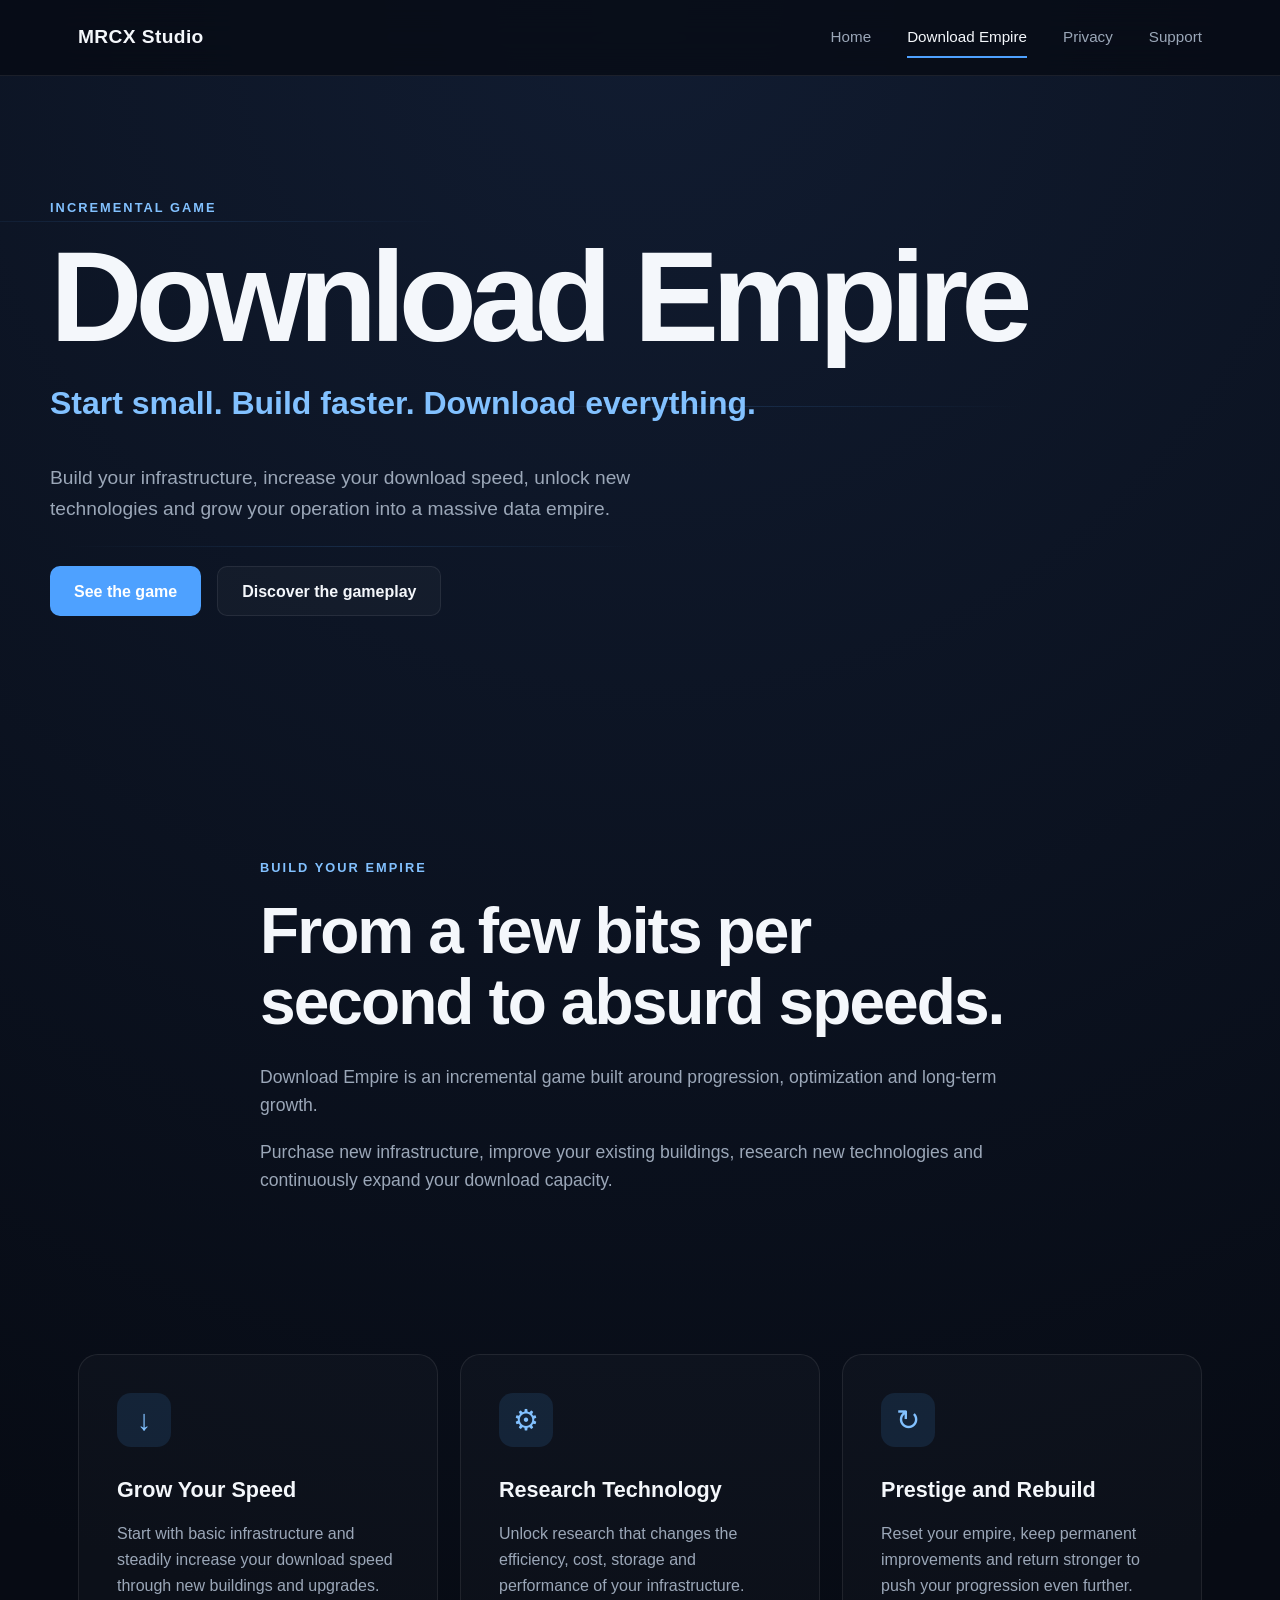
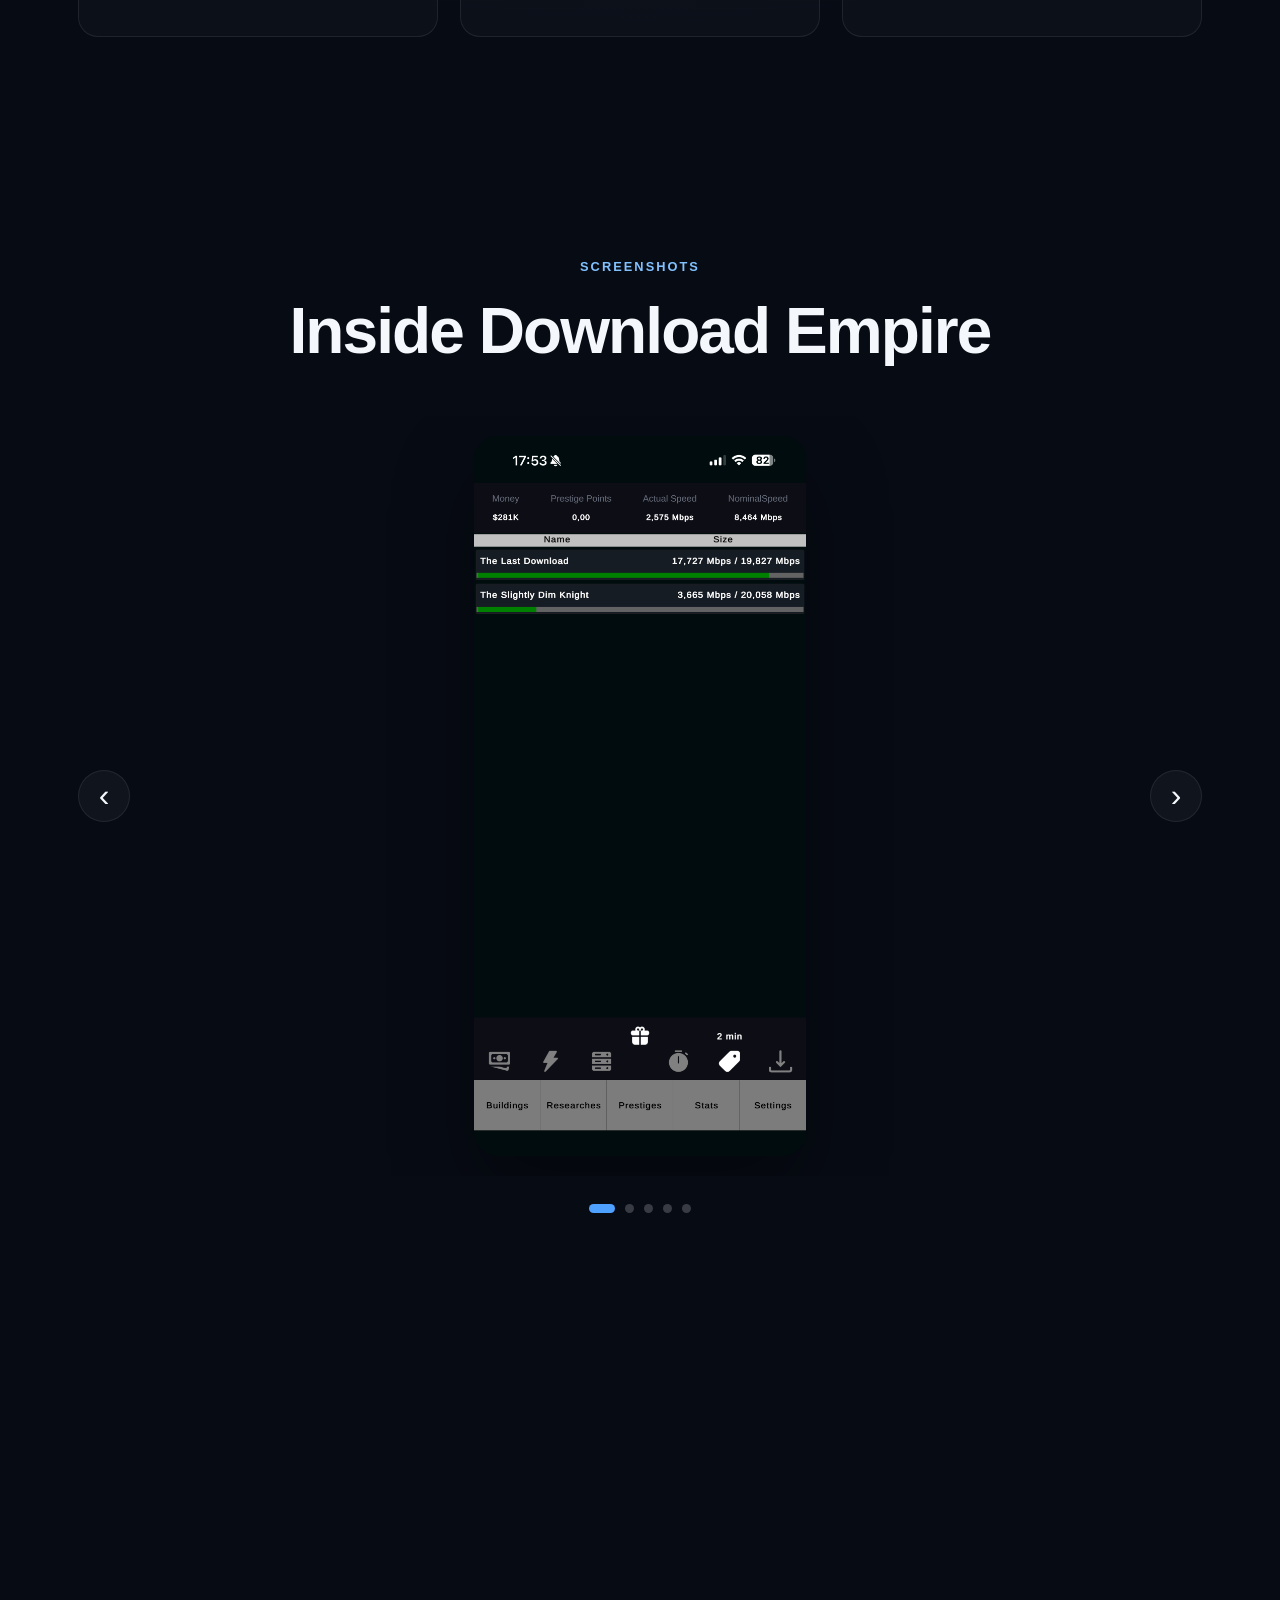
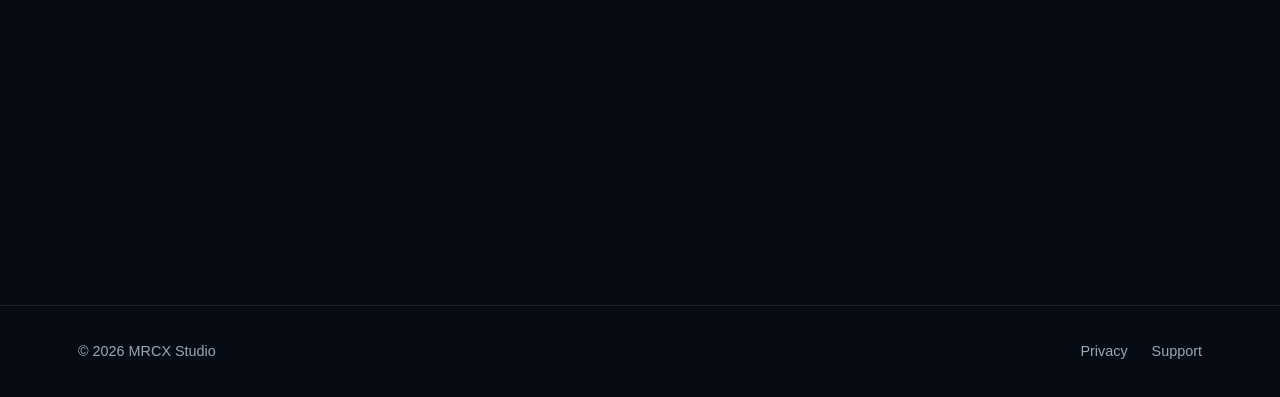
==== public/download-empire.html @ c31a651b "download empire page" ====
<!DOCTYPE html>
<html lang="en">
<head>
    <meta charset="UTF-8">
    <meta name="viewport" content="width=device-width, initial-scale=1.0">

    <title>Download Empire — MRCX Studio</title>

    <meta
        name="description"
        content="Download Empire is an incremental game about building infrastructure, increasing download speed and growing a massive data empire."
    >

    <link rel="stylesheet" href="assets/css/style.css">
</head>

<body>

<header class="site-header">
    <nav class="navbar">

        <a href="index.html" class="brand">

            <img
                src="assets/images/company-logo.png"
                alt="MRCX Studio"
                class="brand-logo"
                onerror="this.style.display='none'; this.nextElementSibling.style.display='block';"
            >

            <span class="brand-name">
                MRCX Studio
            </span>

        </a>

        <button
            class="menu-toggle"
            id="menuToggle"
            aria-label="Open navigation menu"
        >
            <span></span>
            <span></span>
            <span></span>
        </button>

        <div class="nav-links" id="navLinks">

            <a href="index.html">
                Home
            </a>

            <a href="download-empire.html" class="active">
                Download Empire
            </a>

            <a href="privacy.html">
                Privacy
            </a>

            <a href="support.html">
                Support
            </a>

        </div>

    </nav>
</header>


<main>

    <section class="game-hero">

        <div class="hero-background">
            <div class="data-line data-line-1"></div>
            <div class="data-line data-line-2"></div>
            <div class="data-line data-line-3"></div>
        </div>

        <div class="game-hero-content">

            <p class="hero-eyebrow">
                Incremental Game
            </p>

            <h1>
                Download Empire
            </h1>

            <p class="game-hero-tagline">
                Start small.
                Build faster.
                Download everything.
            </p>

            <p class="hero-description">
                Build your infrastructure, increase your download speed,
                unlock new technologies and grow your operation into
                a massive data empire.
            </p>

            <div class="hero-actions">

                <a
                    href="#screenshots"
                    class="button button-primary"
                >
                    See the game
                </a>

                <a
                    href="#gameplay"
                    class="button button-secondary"
                >
                    Discover the gameplay
                </a>

            </div>

        </div>

    </section>


    <section
        class="section reveal"
        id="gameplay"
    >

        <div class="section-content">

            <p class="section-label">
                Build Your Empire
            </p>

            <h2>
                From a few bits per second to absurd speeds.
            </h2>

            <p class="section-text">
                Download Empire is an incremental game built around
                progression, optimization and long-term growth.
            </p>

            <p class="section-text">
                Purchase new infrastructure, improve your existing buildings,
                research new technologies and continuously expand your
                download capacity.
            </p>

        </div>

    </section>


    <section class="features-section reveal">

        <div class="features-grid">

            <article class="feature-card">

                <div class="feature-icon">
                    ↓
                </div>

                <h3>
                    Grow Your Speed
                </h3>

                <p>
                    Start with basic infrastructure and steadily increase
                    your download speed through new buildings and upgrades.
                </p>

            </article>


            <article class="feature-card">

                <div class="feature-icon">
                    ⚙
                </div>

                <h3>
                    Research Technology
                </h3>

                <p>
                    Unlock research that changes the efficiency, cost,
                    storage and performance of your infrastructure.
                </p>

            </article>


            <article class="feature-card">

                <div class="feature-icon">
                    ↻
                </div>

                <h3>
                    Prestige and Rebuild
                </h3>

                <p>
                    Reset your empire, keep permanent improvements and
                    return stronger to push your progression even further.
                </p>

            </article>

        </div>

    </section>


    <section
        class="screenshots-section reveal"
        id="screenshots"
    >

        <div class="screenshots-header">

            <p class="section-label">
                Screenshots
            </p>

            <h2>
                Inside Download Empire
            </h2>

        </div>


        <div class="carousel">

            <button
                class="carousel-button carousel-previous"
                id="carouselPrevious"
                aria-label="Previous screenshot"
            >
                ‹
            </button>


            <div class="carousel-window">

                <div
                    class="carousel-track"
                    id="carouselTrack"
                >

                    <div class="carousel-slide">
                        <img
                            src="assets/images/download-empire/screenshots/screenshot-01.png"
                            alt="Download Empire screenshot 1"
                        >
                    </div>

                    <div class="carousel-slide">
                        <img
                            src="assets/images/download-empire/screenshots/screenshot-02.png"
                            alt="Download Empire screenshot 2"
                        >
                    </div>

                    <div class="carousel-slide">
                        <img
                            src="assets/images/download-empire/screenshots/screenshot-03.png"
                            alt="Download Empire screenshot 3"
                        >
                    </div>

                    <div class="carousel-slide">
                        <img
                            src="assets/images/download-empire/screenshots/screenshot-04.png"
                            alt="Download Empire screenshot 4"
                        >
                    </div>

                    <div class="carousel-slide">
                        <img
                            src="assets/images/download-empire/screenshots/screenshot-05.png"
                            alt="Download Empire screenshot 5"
                        >
                    </div>

                </div>

            </div>


            <button
                class="carousel-button carousel-next"
                id="carouselNext"
                aria-label="Next screenshot"
            >
                ›
            </button>

        </div>


        <div
            class="carousel-dots"
            id="carouselDots"
        ></div>

    </section>


    <section class="section reveal">

        <div class="section-content">

            <p class="section-label">
                Coming Soon
            </p>

            <h2>
                The empire is still growing.
            </h2>

            <p class="section-text">
                Download Empire is currently in development.
                More information about availability and supported
                platforms will be announced soon.
            </p>

        </div>

    </section>

</main>


<footer class="site-footer">

    <div class="footer-content">

        <span>
            © 2026 MRCX Studio
        </span>

        <div class="footer-links">

            <a href="privacy.html">
                Privacy
            </a>

            <a href="support.html">
                Support
            </a>

        </div>

    </div>

</footer>

<script src="assets/js/main.js"></script>

</body>
</html>
---- public/assets/css/style.css ----
:root {
    --background: #070b14;
    --background-secondary: #0c1220;
    --surface: #111827;
    --surface-hover: #172033;

    --text: #f4f7fb;
    --text-secondary: #9ba7b8;

    --accent: #4ea1ff;
    --accent-light: #82c1ff;

    --border: rgba(255, 255, 255, 0.08);

    --header-height: 76px;

    --content-width: 1180px;
}


* {
    box-sizing: border-box;
    margin: 0;
    padding: 0;
}


html {
    scroll-behavior: smooth;
}


body {
    background:
        radial-gradient(
            circle at top,
            #111c31 0,
            var(--background) 45%
        );

    color: var(--text);

    font-family:
        -apple-system,
        BlinkMacSystemFont,
        "Segoe UI",
        sans-serif;

    line-height: 1.6;
}


a {
    color: inherit;
}


.site-header {
    position: fixed;

    top: 0;
    left: 0;

    width: 100%;

    height: var(--header-height);

    z-index: 1000;

    background: rgba(7, 11, 20, 0.78);

    backdrop-filter: blur(18px);
    -webkit-backdrop-filter: blur(18px);

    border-bottom: 1px solid var(--border);
}


.navbar {
    max-width: var(--content-width);

    height: 100%;

    margin: auto;

    padding: 0 28px;

    display: flex;

    align-items: center;
    justify-content: space-between;
}


.brand {
    min-width: 180px;
    min-height: 48px;

    display: flex;

    align-items: center;

    text-decoration: none;
}


.brand-logo {
    display: block;

    max-width: 180px;
    max-height: 46px;

    width: auto;
    height: auto;

    object-fit: contain;
}


.brand-name {
    display: none;

    font-size: 1.2rem;
    font-weight: 700;

    letter-spacing: 0.02em;
}


.nav-links {
    display: flex;

    align-items: center;

    gap: 36px;
}


.nav-links a {
    position: relative;

    color: var(--text-secondary);

    font-size: 0.95rem;
    font-weight: 500;

    text-decoration: none;

    transition:
        color 0.25s ease;
}


.nav-links a:hover {
    color: var(--text);
}


.nav-links a::after {
    content: "";

    position: absolute;

    left: 0;
    bottom: -8px;

    width: 0;
    height: 2px;

    background: var(--accent);

    transition:
        width 0.25s ease;
}


.nav-links a:hover::after,
.nav-links a.active::after {
    width: 100%;
}


.nav-links a.active {
    color: var(--text);
}


.menu-toggle {
    display: none;

    width: 36px;
    height: 36px;

    background: none;

    border: 0;

    cursor: pointer;
}


.menu-toggle span {
    display: block;

    width: 24px;
    height: 2px;

    margin: 5px auto;

    background: var(--text);

    transition: 0.25s ease;
}


.hero {
    position: relative;

    min-height: 92vh;

    padding:
        calc(var(--header-height) + 80px)
        28px
        80px;

    display: flex;

    align-items: center;

    overflow: hidden;
}


.hero-content {
    position: relative;

    z-index: 2;

    width: 100%;
    max-width: var(--content-width);

    margin: auto;
}


.hero-eyebrow,
.section-label {
    margin-bottom: 18px;

    color: var(--accent-light);

    font-size: 0.8rem;
    font-weight: 700;

    text-transform: uppercase;

    letter-spacing: 0.16em;
}


.hero h1 {
    max-width: 900px;

    font-size:
        clamp(
            3rem,
            7vw,
            6.5rem
        );

    line-height: 0.98;

    letter-spacing: -0.045em;
}


.hero h1 span {
    display: block;

    color: var(--text-secondary);
}


.hero-description {
    max-width: 630px;

    margin-top: 34px;

    color: var(--text-secondary);

    font-size: 1.2rem;
}


.hero-actions {
    margin-top: 42px;

    display: flex;

    gap: 16px;

    flex-wrap: wrap;
}


.button {
    display: inline-flex;

    align-items: center;
    justify-content: center;

    min-height: 50px;

    padding: 0 24px;

    border-radius: 10px;

    font-weight: 600;

    text-decoration: none;

    transition:
        transform 0.2s ease,
        background 0.2s ease,
        border 0.2s ease;
}


.button:hover {
    transform: translateY(-2px);
}


.button-primary {
    background: var(--accent);

    color: white;
}


.button-primary:hover {
    background: #65adff;
}


.button-secondary {
    border: 1px solid var(--border);

    background: rgba(255, 255, 255, 0.03);
}


.button-secondary:hover {
    background: rgba(255, 255, 255, 0.07);
}


.hero-background {
    position: absolute;

    inset: 0;

    pointer-events: none;
}


.data-line {
    position: absolute;

    height: 1px;

    width: 45vw;

    opacity: 0.15;

    background:
        linear-gradient(
            90deg,
            transparent,
            var(--accent),
            transparent
        );

    animation:
        dataFlow 9s linear infinite;
}


.data-line-1 {
    top: 30%;
    left: -10%;
}


.data-line-2 {
    top: 55%;
    left: 35%;

    animation-delay: -3s;
}


.data-line-3 {
    top: 74%;
    left: 5%;

    animation-delay: -6s;
}


@keyframes dataFlow {
    0% {
        transform: translateX(-20%);
    }

    50% {
        transform: translateX(40%);
    }

    100% {
        transform: translateX(-20%);
    }
}


.section {
    padding: 120px 28px;
}


.section-content {
    max-width: 760px;

    margin: auto;
}


.section h2 {
    margin-bottom: 26px;

    font-size:
        clamp(
            2.4rem,
            5vw,
            4rem
        );

    line-height: 1.1;

    letter-spacing: -0.03em;
}


.section-text {
    margin-top: 18px;

    color: var(--text-secondary);

    font-size: 1.1rem;
}


.game-highlight {
    max-width: var(--content-width);

    margin: auto;
}


.game-card {
    position: relative;

    overflow: hidden;

    min-height: 420px;

    display: grid;

    grid-template-columns:
        1.2fr
        0.8fr;

    border: 1px solid var(--border);

    border-radius: 24px;

    background:
        linear-gradient(
            135deg,
            rgba(78, 161, 255, 0.11),
            rgba(255, 255, 255, 0.02)
        );

    transition:
        transform 0.3s ease,
        border-color 0.3s ease;
}


.game-card:hover {
    transform: translateY(-5px);

    border-color: rgba(78, 161, 255, 0.4);
}


.game-card-content {
    padding: 64px;
}


.game-card-content p:not(.section-label) {
    max-width: 600px;

    margin-bottom: 28px;

    color: var(--text-secondary);

    font-size: 1.1rem;
}


.text-link {
    color: var(--accent-light);

    font-weight: 600;

    text-decoration: none;
}


.game-card-visual {
    display: flex;

    flex-direction: column;

    align-items: center;
    justify-content: center;

    gap: 30px;

    background:
        radial-gradient(
            circle,
            rgba(78, 161, 255, 0.18),
            transparent 65%
        );
}


.download-icon {
    display: flex;

    align-items: center;
    justify-content: center;

    width: 120px;
    height: 120px;

    border-radius: 28px;

    background: rgba(78, 161, 255, 0.12);

    color: var(--accent-light);

    font-size: 4rem;

    animation:
        downloadPulse 2.5s ease-in-out infinite;
}


@keyframes downloadPulse {
    0%,
    100% {
        transform: translateY(0);
    }

    50% {
        transform: translateY(8px);
    }
}


.speed-display {
    text-align: center;
}


.speed-display span {
    display: block;

    color: var(--text-secondary);

    font-size: 0.85rem;
}


.speed-display strong {
    display: block;

    margin-top: 5px;

    font-size: 1.4rem;
}


.site-footer {
    margin-top: 60px;

    border-top: 1px solid var(--border);
}


.footer-content {
    max-width: var(--content-width);

    margin: auto;

    padding: 34px 28px;

    display: flex;

    align-items: center;
    justify-content: space-between;

    color: var(--text-secondary);

    font-size: 0.9rem;
}


.footer-links {
    display: flex;

    gap: 24px;
}


.footer-links a {
    text-decoration: none;
}


.footer-links a:hover {
    color: var(--text);
}


.reveal {
    opacity: 0;

    transform: translateY(30px);

    transition:
        opacity 0.7s ease,
        transform 0.7s ease;
}


.reveal.visible {
    opacity: 1;

    transform: translateY(0);
}


@media (max-width: 800px) {

    .menu-toggle {
        display: block;
    }


    .nav-links {
        position: absolute;

        top: var(--header-height);
        left: 0;

        width: 100%;

        padding: 24px 28px;

        display: none;

        flex-direction: column;

        align-items: flex-start;

        gap: 24px;

        background: rgba(7, 11, 20, 0.97);

        border-bottom: 1px solid var(--border);
    }


    .nav-links.open {
        display: flex;
    }


    .game-card {
        grid-template-columns: 1fr;
    }


    .game-card-content {
        padding: 42px 30px;
    }


    .game-card-visual {
        min-height: 300px;
    }


    .footer-content {
        gap: 20px;

        flex-direction: column;

        align-items: flex-start;
    }

}


@media (prefers-reduced-motion: reduce) {

    * {
        scroll-behavior: auto !important;

        animation-duration: 0.01ms !important;
        animation-iteration-count: 1 !important;

        transition-duration: 0.01ms !important;
    }

}

.game-hero {
    position: relative;

    min-height: 82vh;

    padding:
        calc(var(--header-height) + 90px)
        28px
        90px;

    display: flex;

    align-items: center;

    overflow: hidden;
}


.game-hero-content {
    position: relative;

    z-index: 2;

    width: 100%;
    max-width: var(--content-width);

    margin: auto;
}


.game-hero h1 {
    font-size:
        clamp(
            4rem,
            10vw,
            8rem
        );

    line-height: 0.95;

    letter-spacing: -0.055em;
}


.game-hero-tagline {
    margin-top: 20px;

    color: var(--accent-light);

    font-size:
        clamp(
            1.4rem,
            3vw,
            2rem
        );

    font-weight: 600;
}


.features-section {
    max-width: var(--content-width);

    margin: auto;

    padding: 40px 28px 120px;
}


.features-grid {
    display: grid;

    grid-template-columns:
        repeat(3, 1fr);

    gap: 22px;
}


.feature-card {
    padding: 38px;

    border: 1px solid var(--border);

    border-radius: 20px;

    background:
        rgba(255, 255, 255, 0.025);

    transition:
        transform 0.25s ease,
        border-color 0.25s ease,
        background 0.25s ease;
}


.feature-card:hover {
    transform: translateY(-5px);

    border-color:
        rgba(78, 161, 255, 0.35);

    background:
        rgba(78, 161, 255, 0.05);
}


.feature-icon {
    width: 54px;
    height: 54px;

    margin-bottom: 26px;

    display: flex;

    align-items: center;
    justify-content: center;

    border-radius: 14px;

    background:
        rgba(78, 161, 255, 0.12);

    color: var(--accent-light);

    font-size: 1.8rem;
}


.feature-card h3 {
    margin-bottom: 14px;

    font-size: 1.35rem;
}


.feature-card p {
    color: var(--text-secondary);
}


.screenshots-section {
    max-width: var(--content-width);

    margin: auto;

    padding: 100px 28px 130px;
}


.screenshots-header {
    margin-bottom: 50px;

    text-align: center;
}


.screenshots-header h2 {
    font-size:
        clamp(
            2.5rem,
            5vw,
            4rem
        );

    line-height: 1.1;

    letter-spacing: -0.03em;
}


.carousel {
    position: relative;

    display: flex;

    align-items: center;

    gap: 24px;
}


.carousel-window {
    width: 100%;

    overflow: hidden;

    border-radius: 28px;
}


.carousel-track {
    display: flex;

    transition:
        transform 0.5s ease;
}


.carousel-slide {
    min-width: 100%;

    display: flex;

    align-items: center;
    justify-content: center;

    padding: 20px;
}


.carousel-slide img {
    display: block;

    width: auto;
    max-width: 100%;

    max-height: 720px;

    border-radius: 24px;

    box-shadow:
        0 35px 80px
        rgba(0, 0, 0, 0.4);
}


.carousel-button {
    flex-shrink: 0;

    width: 52px;
    height: 52px;

    border: 1px solid var(--border);

    border-radius: 50%;

    background:
        rgba(255, 255, 255, 0.04);

    color: var(--text);

    font-size: 2rem;

    cursor: pointer;

    transition:
        background 0.2s ease,
        transform 0.2s ease,
        border-color 0.2s ease;
}


.carousel-button:hover {
    transform: scale(1.06);

    background:
        rgba(78, 161, 255, 0.12);

    border-color:
        rgba(78, 161, 255, 0.4);
}


.carousel-dots {
    margin-top: 28px;

    display: flex;

    justify-content: center;

    gap: 10px;
}


.carousel-dot {
    width: 9px;
    height: 9px;

    padding: 0;

    border: 0;

    border-radius: 50%;

    background:
        rgba(255, 255, 255, 0.2);

    cursor: pointer;

    transition:
        width 0.25s ease,
        background 0.25s ease,
        border-radius 0.25s ease;
}


.carousel-dot.active {
    width: 26px;

    border-radius: 20px;

    background: var(--accent);
}


@media (max-width: 800px) {

    .features-grid {
        grid-template-columns: 1fr;
    }


    .game-hero {
        min-height: 75vh;
    }


    .carousel {
        gap: 8px;
    }


    .carousel-button {
        position: absolute;

        z-index: 5;

        width: 42px;
        height: 42px;

        background:
            rgba(7, 11, 20, 0.8);

        backdrop-filter: blur(10px);
    }


    .carousel-previous {
        left: 10px;
    }


    .carousel-next {
        right: 10px;
    }


    .carousel-slide {
        padding: 5px;
    }


    .carousel-slide img {
        max-height: 620px;

        border-radius: 18px;
    }

}
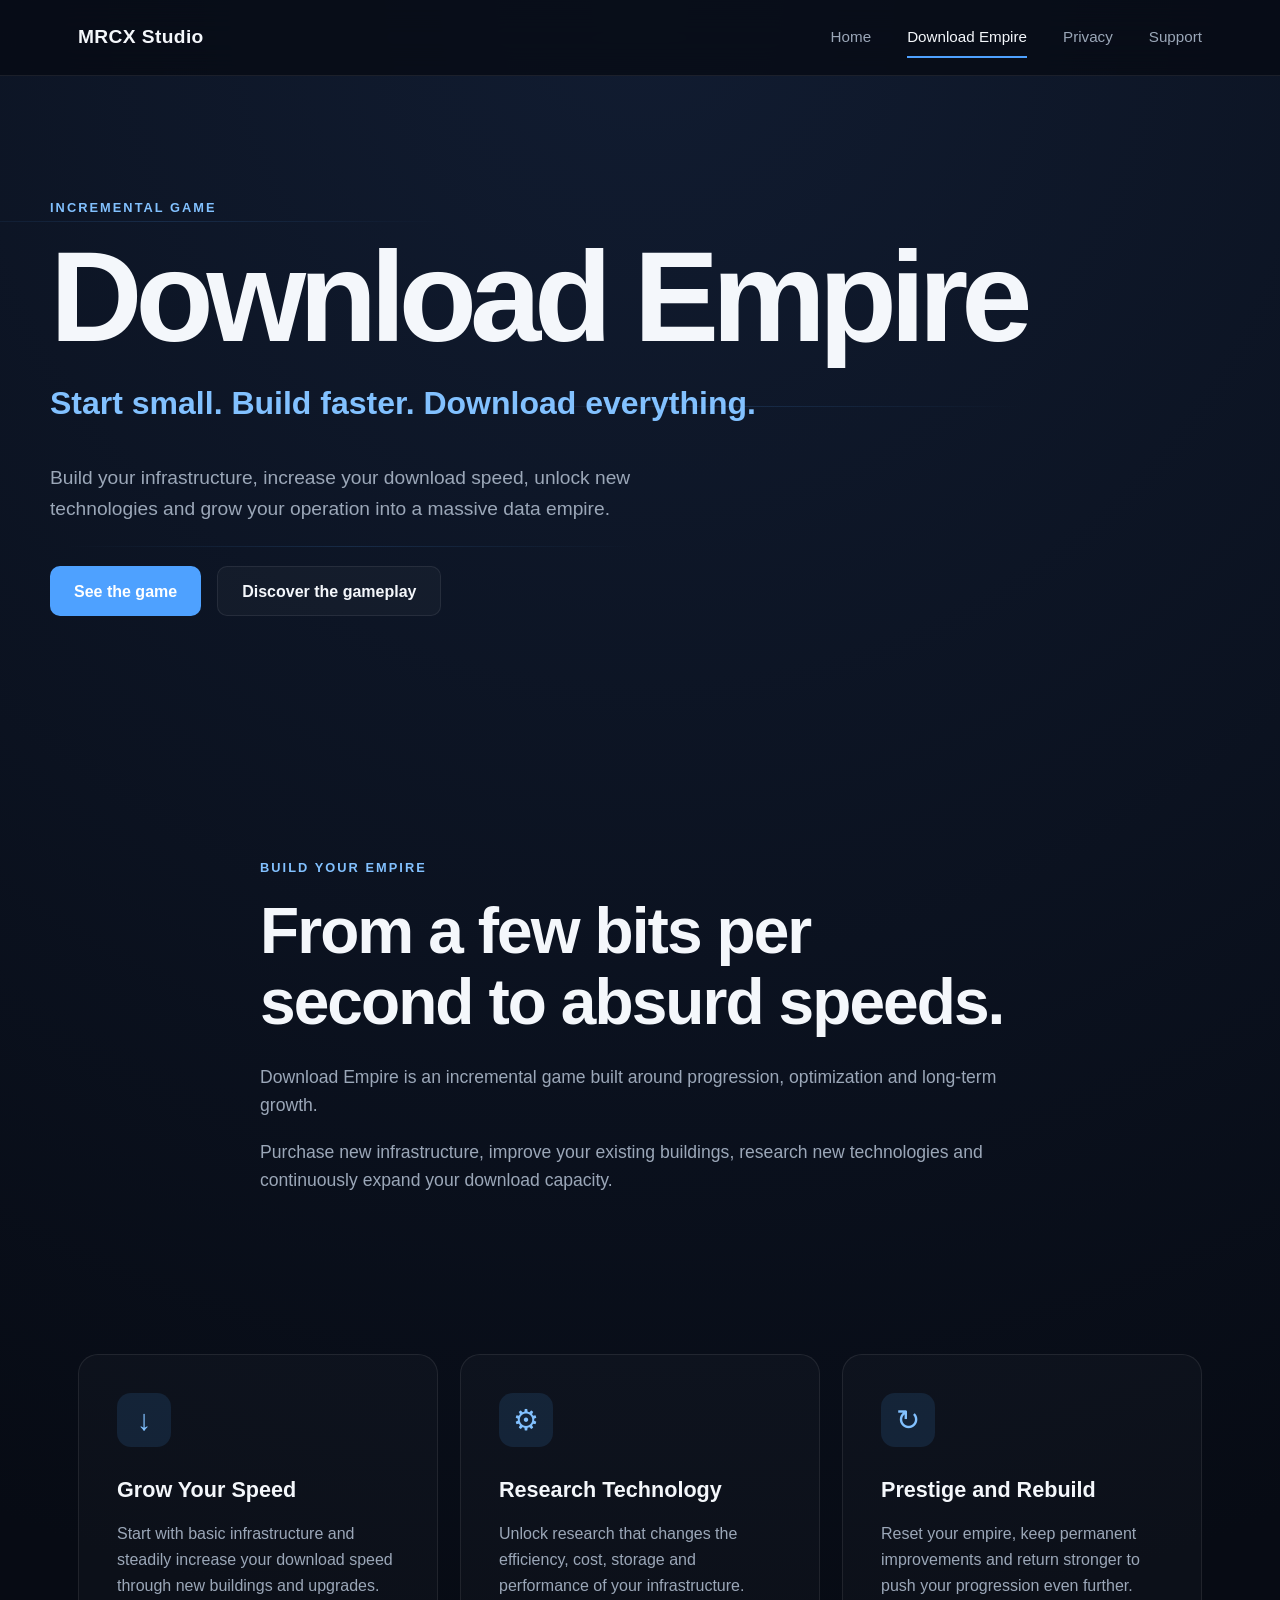
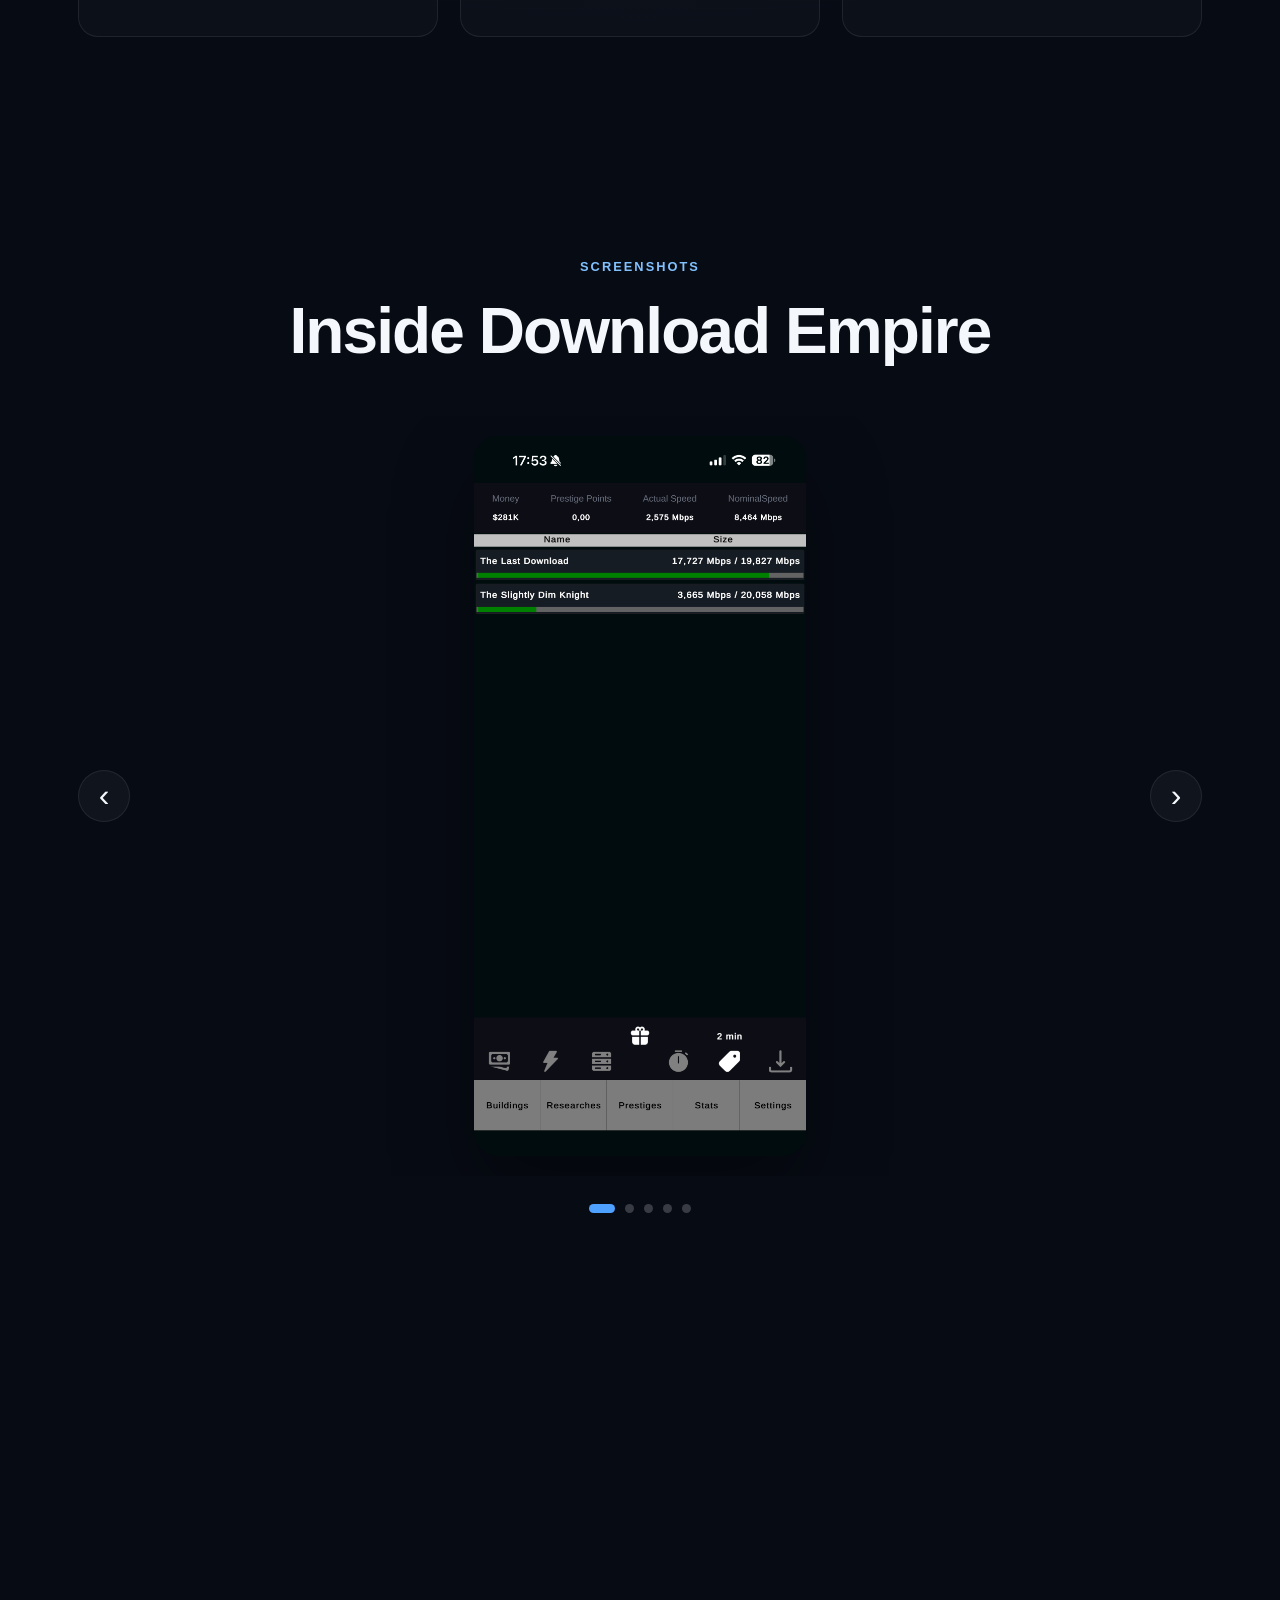
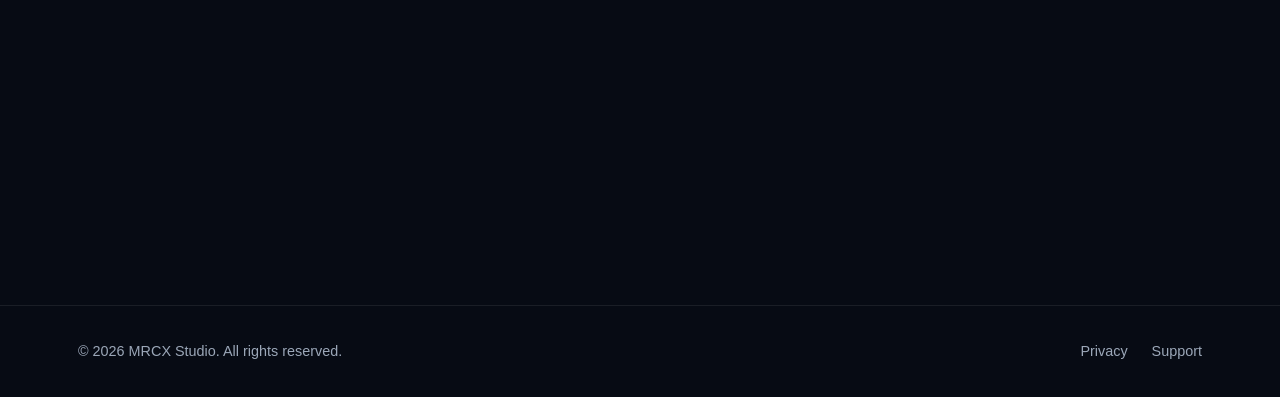
==== commit 48f47429: "privacy updated" ====
--- a/public/download-empire.html
+++ b/public/download-empire.html
@@ -341,7 +341,7 @@
     <div class="footer-content">
 
         <span>
-            © 2026 MRCX Studio
+            © 2026 MRCX Studio. All rights reserved.
         </span>
 
         <div class="footer-links">
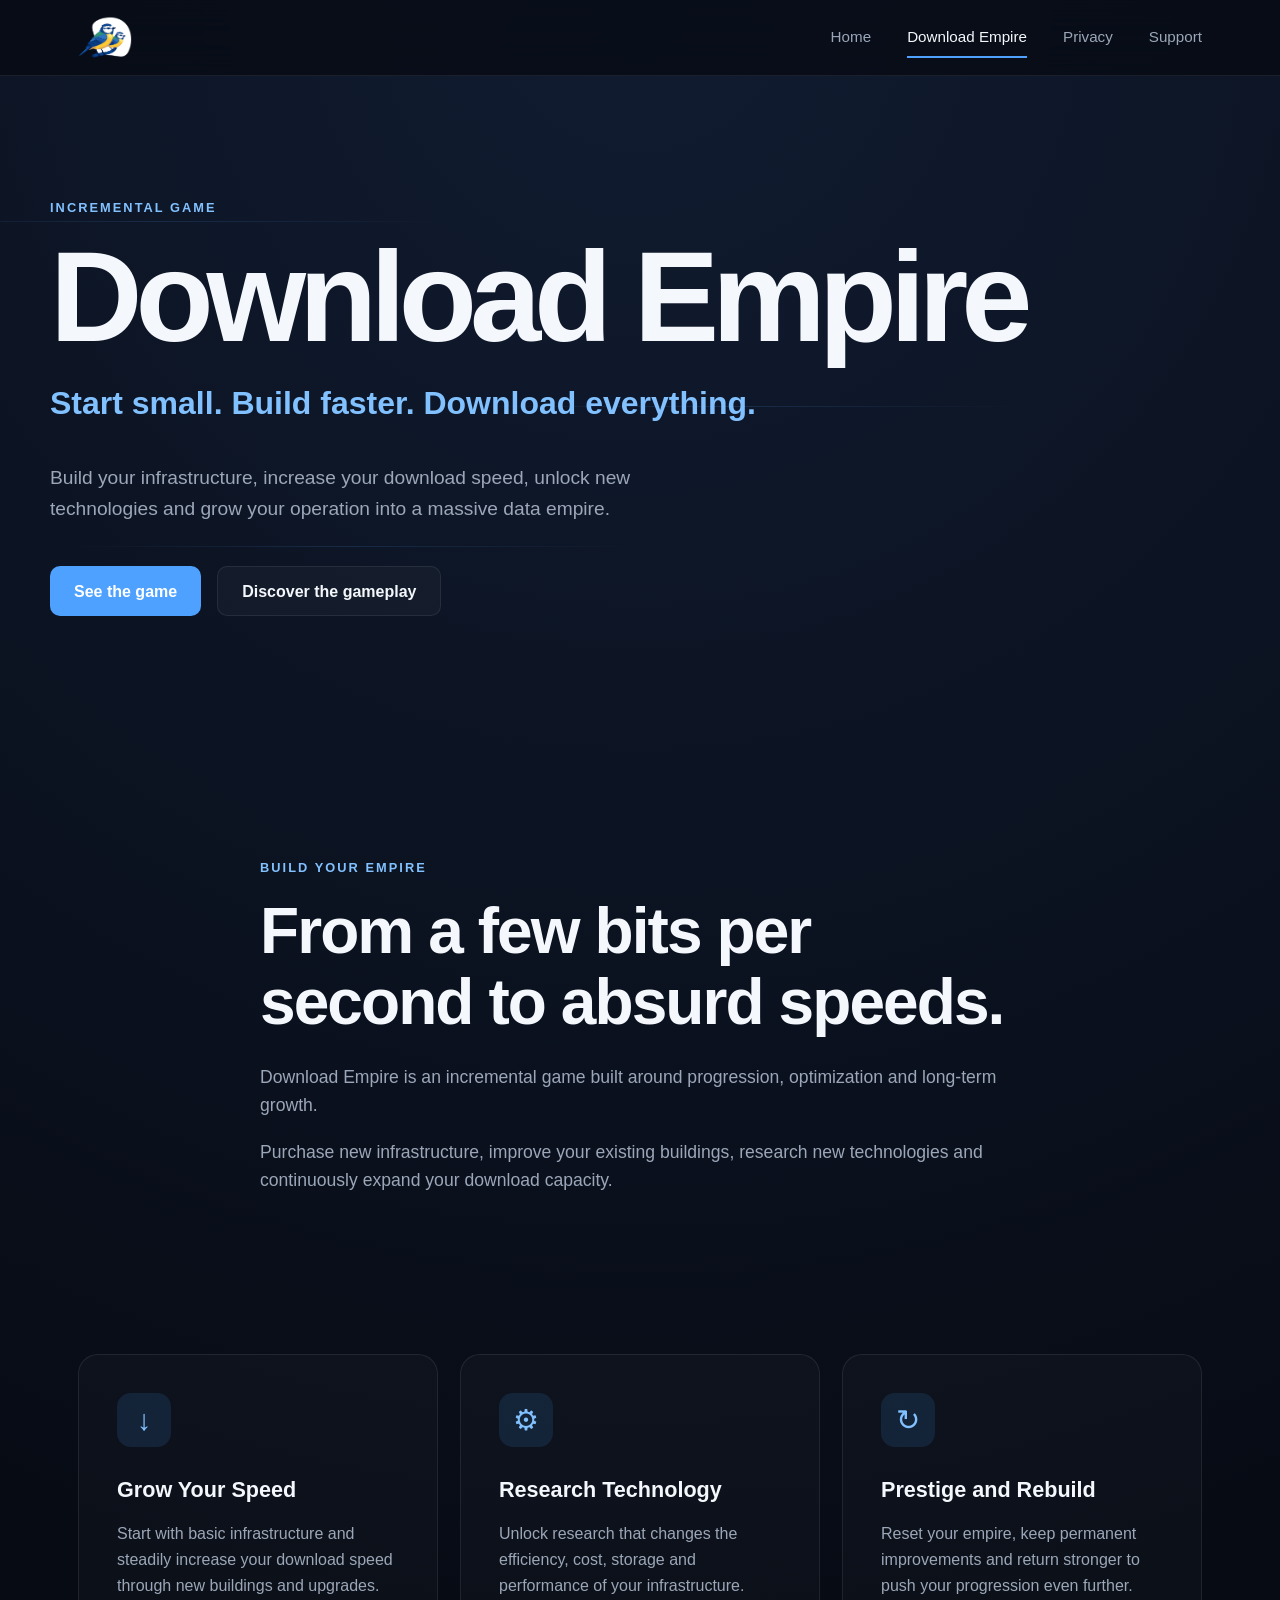
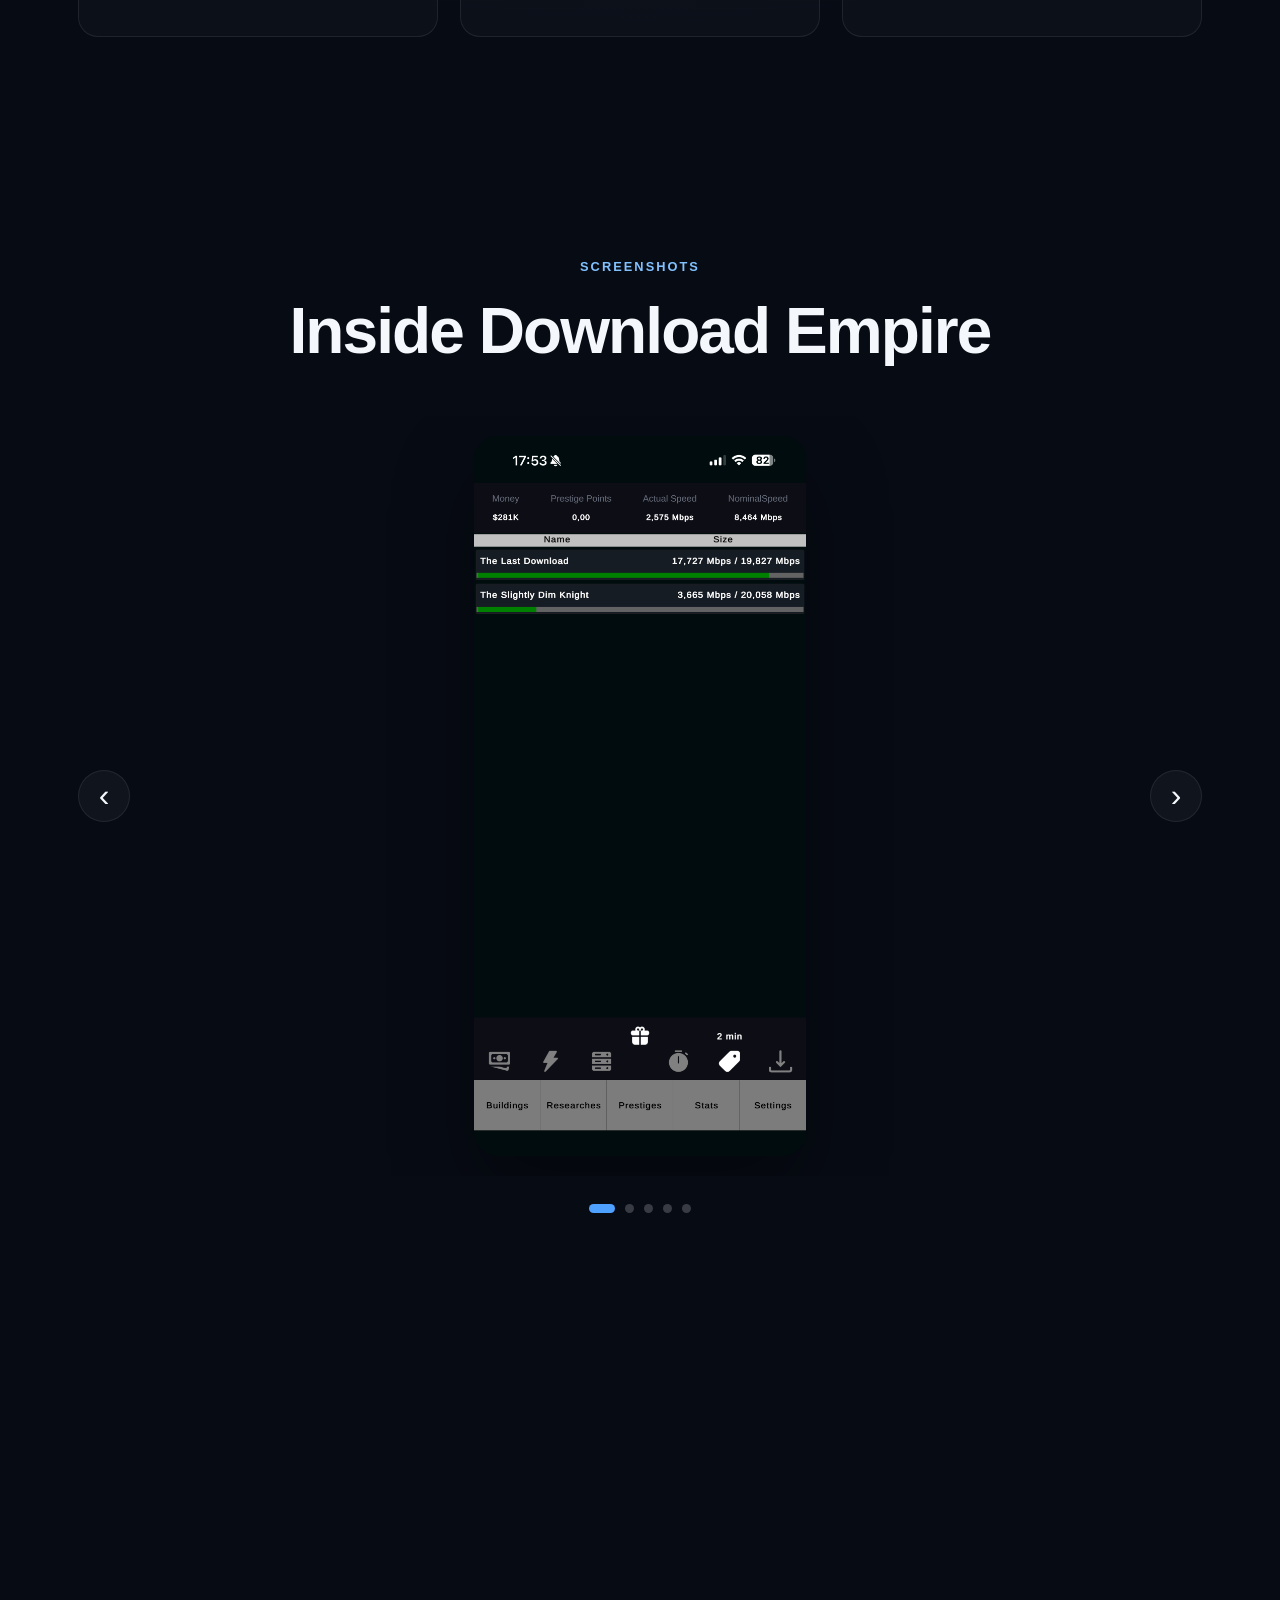
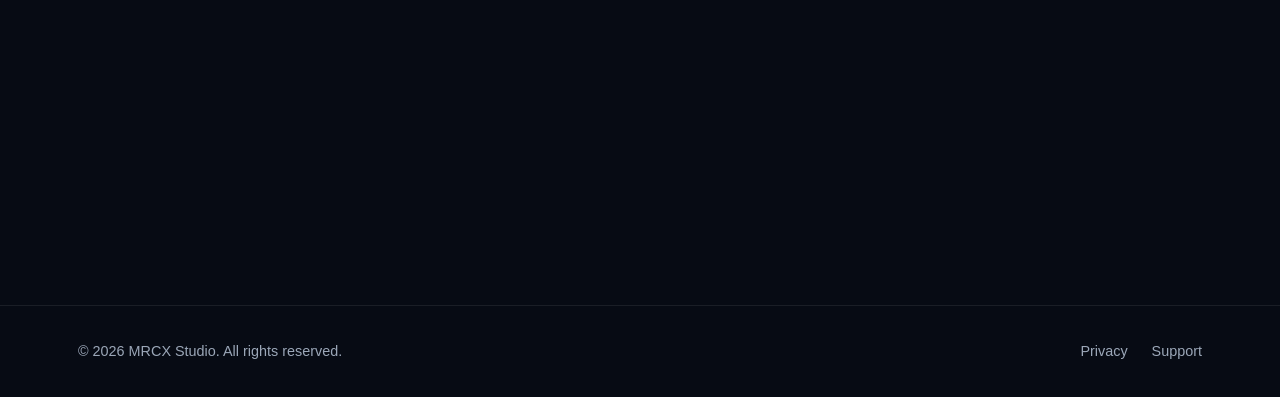
==== commit 552c99f6: "favicon" ====
--- a/public/download-empire.html
+++ b/public/download-empire.html
@@ -12,6 +12,7 @@
     >
 
     <link rel="stylesheet" href="assets/css/style.css">
+    <link rel="icon" type="image/x-icon" href="assets/images/favicon.png">
 </head>
 
 <body>
--- a/public/assets/css/style.css
+++ b/public/assets/css/style.css
@@ -1099,4 +1099,594 @@
         border-radius: 18px;
     }
 
+}
+
+.privacy-page {
+    min-height: 100vh;
+}
+
+
+.privacy-hero {
+    position: relative;
+
+    min-height: 430px;
+
+    padding:
+        calc(var(--header-height) + 100px)
+        28px
+        80px;
+
+    display: flex;
+
+    align-items: flex-end;
+
+    overflow: hidden;
+
+    border-bottom: 1px solid var(--border);
+}
+
+
+.privacy-hero-content {
+    position: relative;
+
+    z-index: 2;
+
+    width: 100%;
+    max-width: 900px;
+
+    margin: 0 auto;
+}
+
+
+.privacy-hero h1 {
+    font-size:
+        clamp(
+            3.5rem,
+            8vw,
+            6rem
+        );
+
+    line-height: 1;
+
+    letter-spacing: -0.05em;
+}
+
+
+.privacy-subtitle {
+    margin-top: 20px;
+
+    color: var(--text-secondary);
+
+    font-size: 1rem;
+}
+
+
+.privacy-content {
+    width: 100%;
+    max-width: 900px;
+
+    margin: 0 auto;
+
+    padding: 90px 28px 130px;
+}
+
+
+.privacy-intro {
+    margin-bottom: 38px;
+
+    font-size: 1.15rem;
+}
+
+
+.privacy-intro p {
+    margin-bottom: 18px;
+
+    color: var(--text-secondary);
+}
+
+
+.privacy-intro strong {
+    color: var(--text);
+}
+
+
+.privacy-contact-card {
+    margin: 36px 0 70px;
+
+    padding: 26px 30px;
+
+    display: flex;
+
+    flex-direction: column;
+
+    gap: 6px;
+
+    border: 1px solid
+        rgba(78, 161, 255, 0.2);
+
+    border-radius: 16px;
+
+    background:
+        linear-gradient(
+            135deg,
+            rgba(78, 161, 255, 0.08),
+            rgba(255, 255, 255, 0.02)
+        );
+}
+
+
+.privacy-contact-card strong {
+    margin-bottom: 7px;
+
+    color: var(--text);
+
+    font-size: 1.05rem;
+}
+
+
+.privacy-contact-card span {
+    color: var(--text-secondary);
+}
+
+
+.privacy-content a {
+    color: var(--accent-light);
+
+    text-decoration: none;
+
+    transition:
+        color 0.2s ease;
+}
+
+
+.privacy-content a:hover {
+    color: var(--text);
+
+    text-decoration: underline;
+}
+
+
+.privacy-section {
+    position: relative;
+
+    padding: 48px 0;
+
+    border-top: 1px solid var(--border);
+}
+
+
+.privacy-section h2 {
+    margin-bottom: 24px;
+
+    color: var(--text);
+
+    font-size:
+        clamp(
+            1.5rem,
+            3vw,
+            2rem
+        );
+
+    line-height: 1.25;
+
+    letter-spacing: -0.02em;
+}
+
+
+.privacy-section h2 span {
+    display: inline-block;
+
+    min-width: 42px;
+
+    margin-right: 12px;
+
+    color: var(--accent);
+
+    font-size: 0.75rem;
+
+    font-weight: 700;
+
+    letter-spacing: 0.12em;
+
+    vertical-align: middle;
+}
+
+
+.privacy-section p {
+    margin-top: 16px;
+
+    color: var(--text-secondary);
+
+    font-size: 1rem;
+}
+
+
+.privacy-section p:first-of-type {
+    margin-top: 0;
+}
+
+
+.privacy-section strong {
+    color: var(--text);
+}
+
+
+.privacy-section ul {
+    margin:
+        18px
+        0
+        20px;
+
+    padding-left: 26px;
+}
+
+
+.privacy-section li {
+    margin: 7px 0;
+
+    padding-left: 6px;
+
+    color: var(--text-secondary);
+}
+
+
+.privacy-section li::marker {
+    color: var(--accent);
+}
+
+
+.privacy-section:last-child {
+    padding-bottom: 0;
+}
+
+
+.privacy-section .privacy-contact-card {
+    margin:
+        26px
+        0
+        0;
+}
+
+
+@media (max-width: 800px) {
+
+    .privacy-hero {
+        min-height: 350px;
+
+        padding:
+            calc(var(--header-height) + 70px)
+            24px
+            55px;
+    }
+
+
+    .privacy-content {
+        padding:
+            65px
+            24px
+            90px;
+    }
+
+
+    .privacy-section {
+        padding:
+            38px
+            0;
+    }
+
+
+    .privacy-section h2 {
+        display: flex;
+
+        align-items: baseline;
+    }
+
+
+    .privacy-section h2 span {
+        min-width: 34px;
+
+        margin-right: 8px;
+    }
+
+
+    .privacy-contact-card {
+        padding: 22px;
+
+        overflow-wrap: anywhere;
+    }
+
+}
+
+.support-hero {
+    position: relative;
+
+    min-height: 500px;
+
+    padding:
+        calc(var(--header-height) + 100px)
+        28px
+        80px;
+
+    display: flex;
+
+    align-items: flex-end;
+
+    overflow: hidden;
+
+    border-bottom: 1px solid var(--border);
+}
+
+
+.support-hero-content {
+    position: relative;
+
+    z-index: 2;
+
+    width: 100%;
+    max-width: var(--content-width);
+
+    margin: auto;
+}
+
+
+.support-hero h1 {
+    max-width: 800px;
+
+    font-size:
+        clamp(
+            3.5rem,
+            8vw,
+            6rem
+        );
+
+    line-height: 1;
+
+    letter-spacing: -0.05em;
+}
+
+
+.support-section {
+    max-width: var(--content-width);
+
+    margin: auto;
+
+    padding: 110px 28px 140px;
+}
+
+
+.support-layout {
+    display: grid;
+
+    grid-template-columns:
+        0.8fr
+        1.2fr;
+
+    gap: 90px;
+
+    align-items: start;
+}
+
+
+.support-info h2 {
+    margin-bottom: 24px;
+
+    font-size:
+        clamp(
+            2.4rem,
+            4vw,
+            3.5rem
+        );
+
+    line-height: 1.1;
+
+    letter-spacing: -0.03em;
+}
+
+
+.support-info > p:not(.section-label) {
+    max-width: 480px;
+
+    color: var(--text-secondary);
+
+    font-size: 1.05rem;
+}
+
+
+.support-email {
+    margin-top: 38px;
+
+    display: flex;
+
+    flex-direction: column;
+
+    gap: 5px;
+
+    color: var(--text-secondary);
+}
+
+
+.support-email a {
+    color: var(--accent-light);
+
+    font-weight: 600;
+
+    text-decoration: none;
+}
+
+
+.support-form-container {
+    padding: 38px;
+
+    border: 1px solid var(--border);
+
+    border-radius: 22px;
+
+    background:
+        rgba(255, 255, 255, 0.025);
+}
+
+
+.support-form {
+    display: flex;
+
+    flex-direction: column;
+
+    gap: 24px;
+}
+
+
+.form-field {
+    display: flex;
+
+    flex-direction: column;
+
+    gap: 8px;
+}
+
+
+.form-field label {
+    color: var(--text);
+
+    font-size: 0.9rem;
+
+    font-weight: 600;
+}
+
+
+.form-field input,
+.form-field select,
+.form-field textarea {
+    width: 100%;
+
+    padding: 14px 16px;
+
+    border:
+        1px solid
+        var(--border);
+
+    border-radius: 10px;
+
+    outline: none;
+
+    background:
+        rgba(255, 255, 255, 0.035);
+
+    color: var(--text);
+
+    font: inherit;
+
+    transition:
+        border-color 0.2s ease,
+        background 0.2s ease,
+        box-shadow 0.2s ease;
+}
+
+
+.form-field textarea {
+    resize: vertical;
+
+    min-height: 180px;
+}
+
+
+.form-field input:focus,
+.form-field select:focus,
+.form-field textarea:focus {
+    border-color:
+        rgba(78, 161, 255, 0.7);
+
+    background:
+        rgba(78, 161, 255, 0.045);
+
+    box-shadow:
+        0 0 0 3px
+        rgba(78, 161, 255, 0.08);
+}
+
+
+.support-submit {
+    align-self: flex-start;
+
+    border: 0;
+
+    cursor: pointer;
+}
+
+
+.support-submit:disabled {
+    opacity: 0.55;
+
+    cursor: default;
+
+    transform: none;
+}
+
+
+.website-field {
+    position: absolute;
+
+    left: -10000px;
+
+    width: 1px;
+    height: 1px;
+
+    overflow: hidden;
+}
+
+
+.form-status {
+    min-height: 24px;
+
+    color: var(--text-secondary);
+
+    font-size: 0.95rem;
+}
+
+
+.form-status.success {
+    color: #7edc9a;
+}
+
+
+.form-status.error {
+    color: #ff8585;
+}
+
+
+@media (max-width: 800px) {
+
+    .support-hero {
+        min-height: 400px;
+
+        padding:
+            calc(var(--header-height) + 70px)
+            24px
+            55px;
+    }
+
+
+    .support-section {
+        padding:
+            70px
+            24px
+            100px;
+    }
+
+
+    .support-layout {
+        grid-template-columns: 1fr;
+
+        gap: 55px;
+    }
+
+
+    .support-form-container {
+        padding: 26px 22px;
+    }
+
+
+    .support-submit {
+        width: 100%;
+    }
+
 }
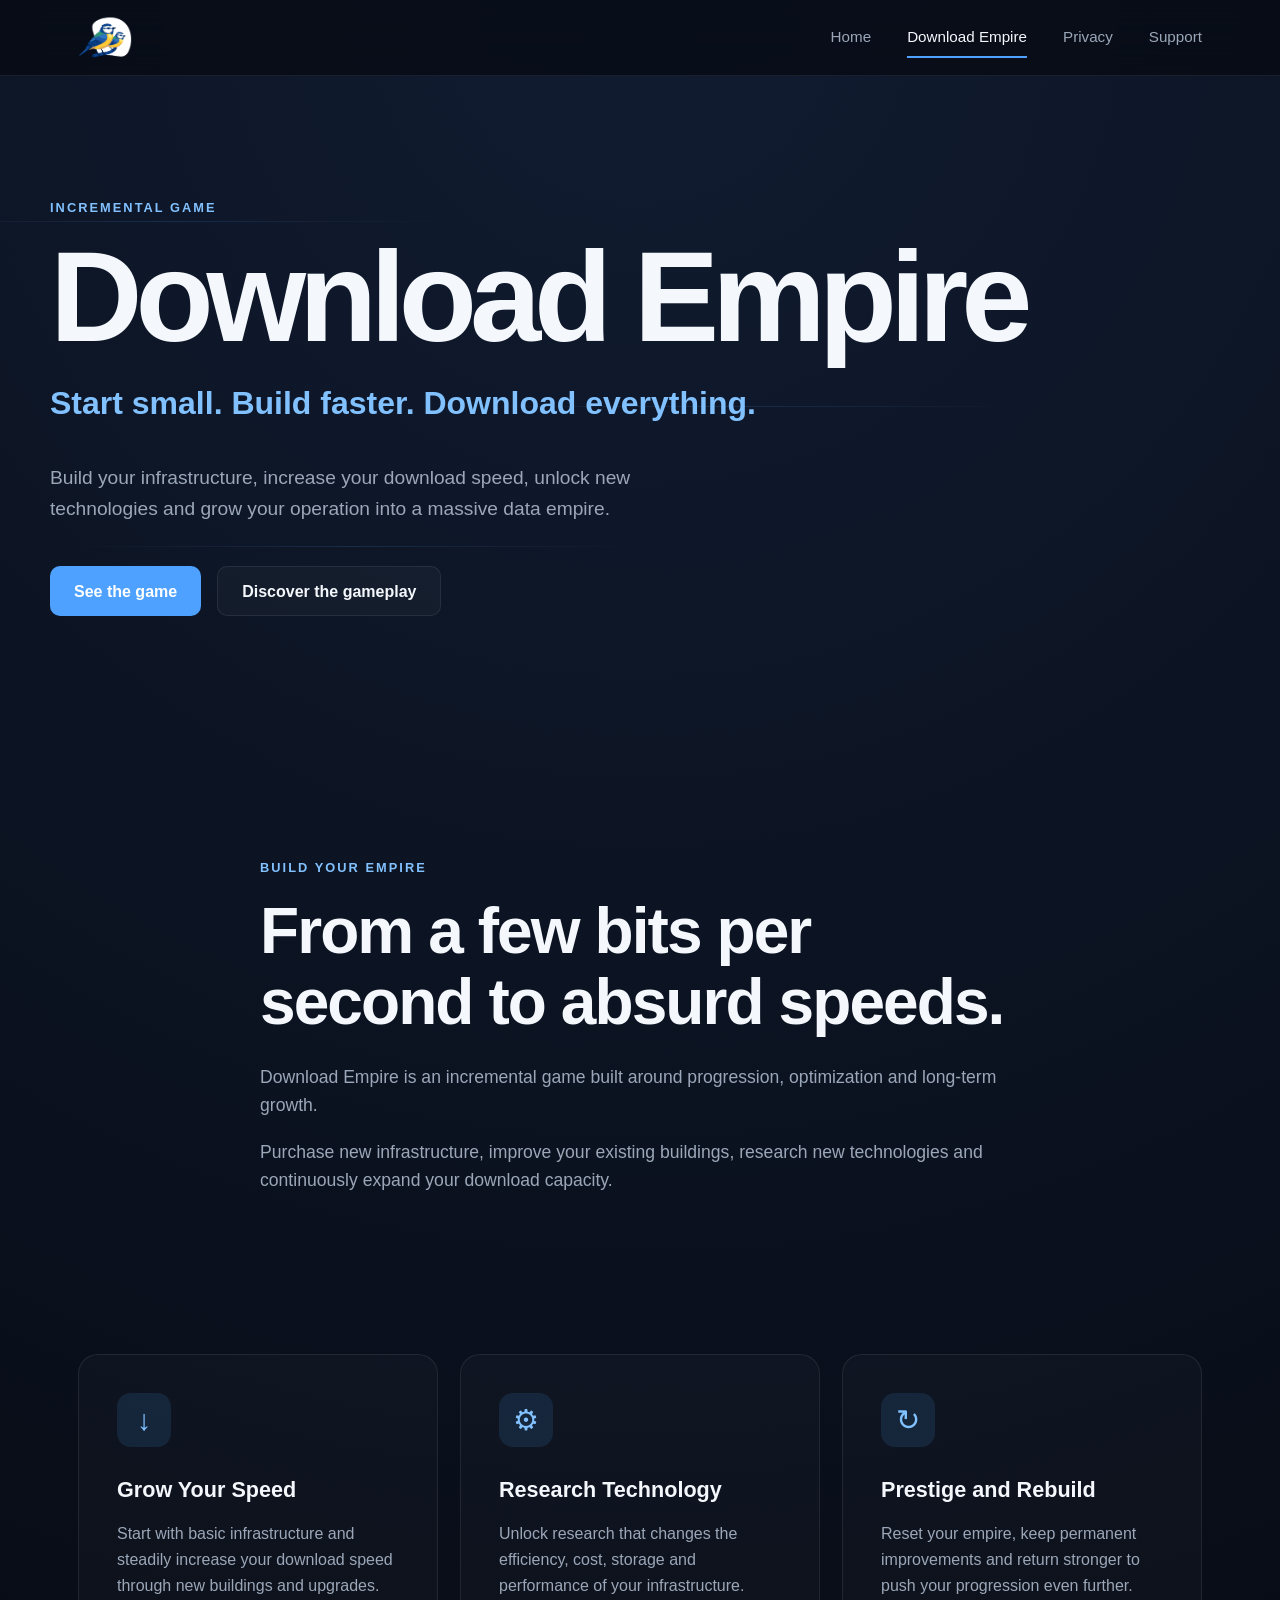
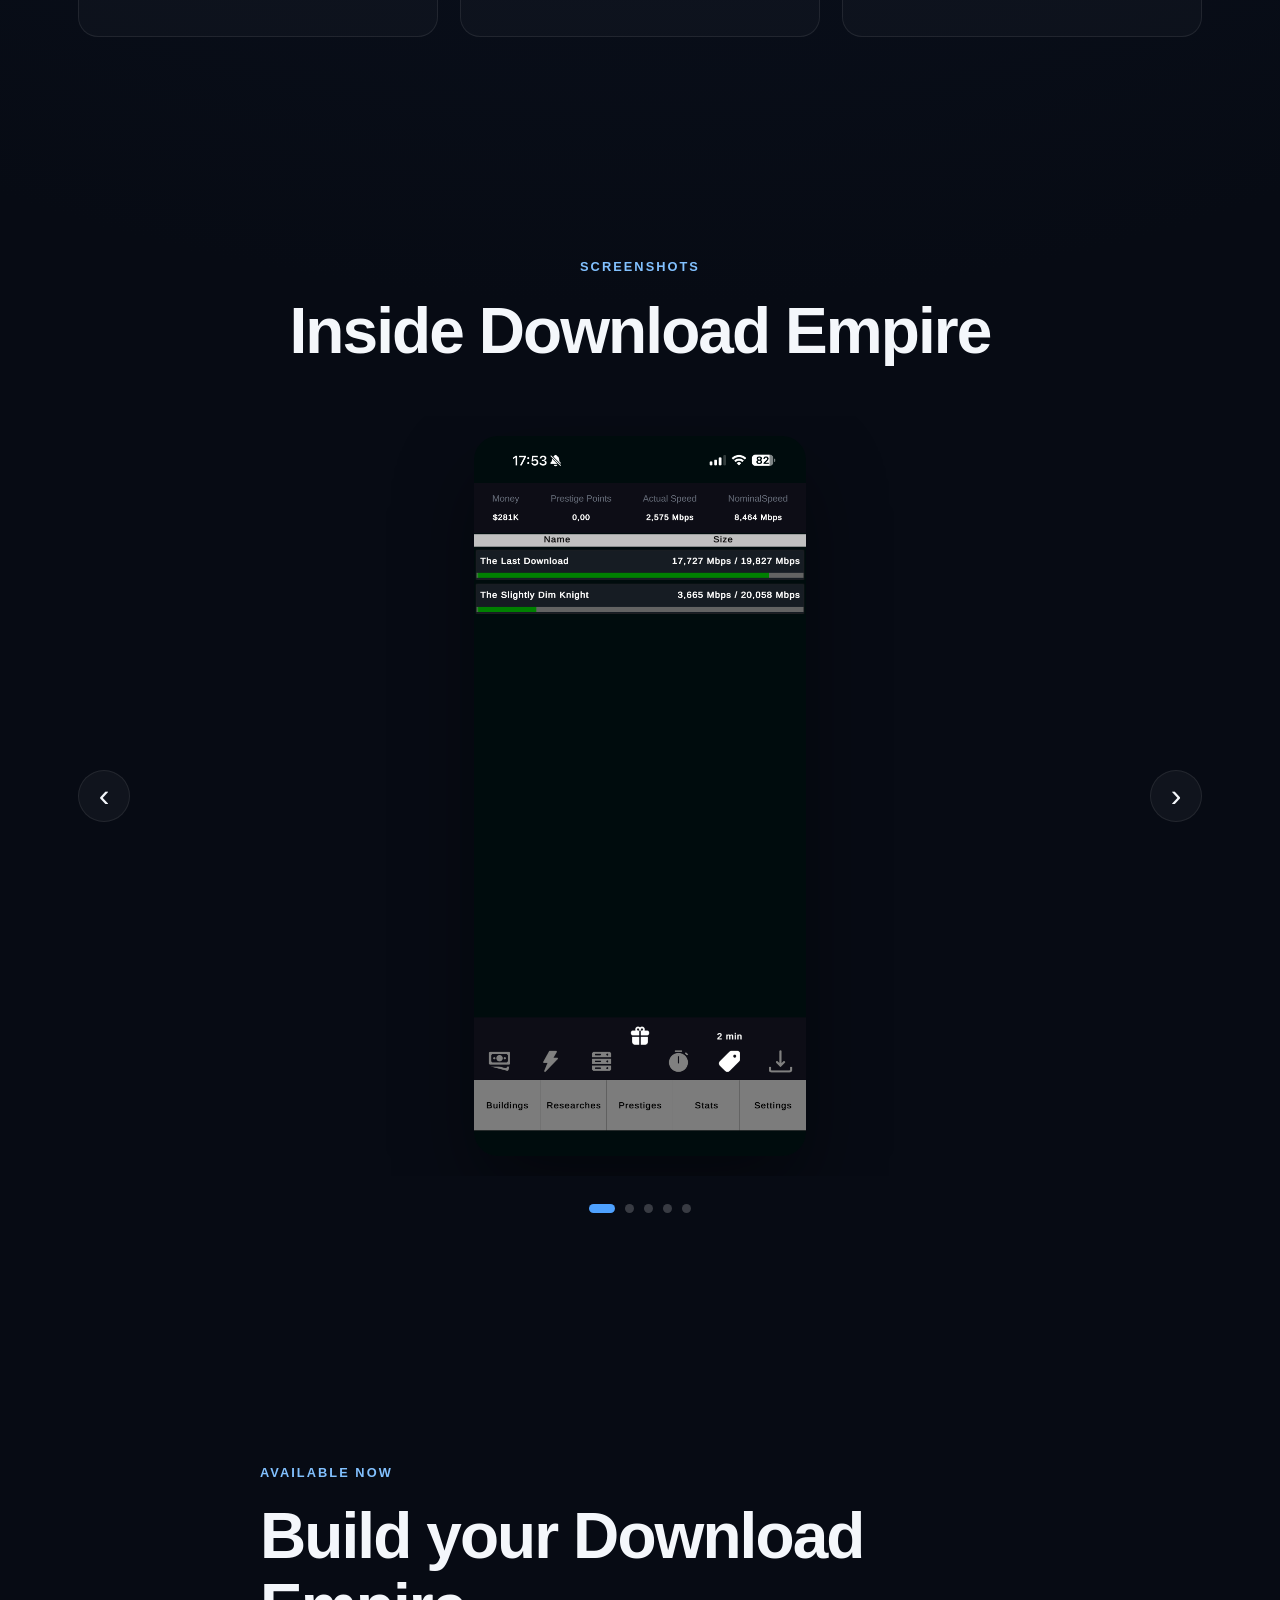
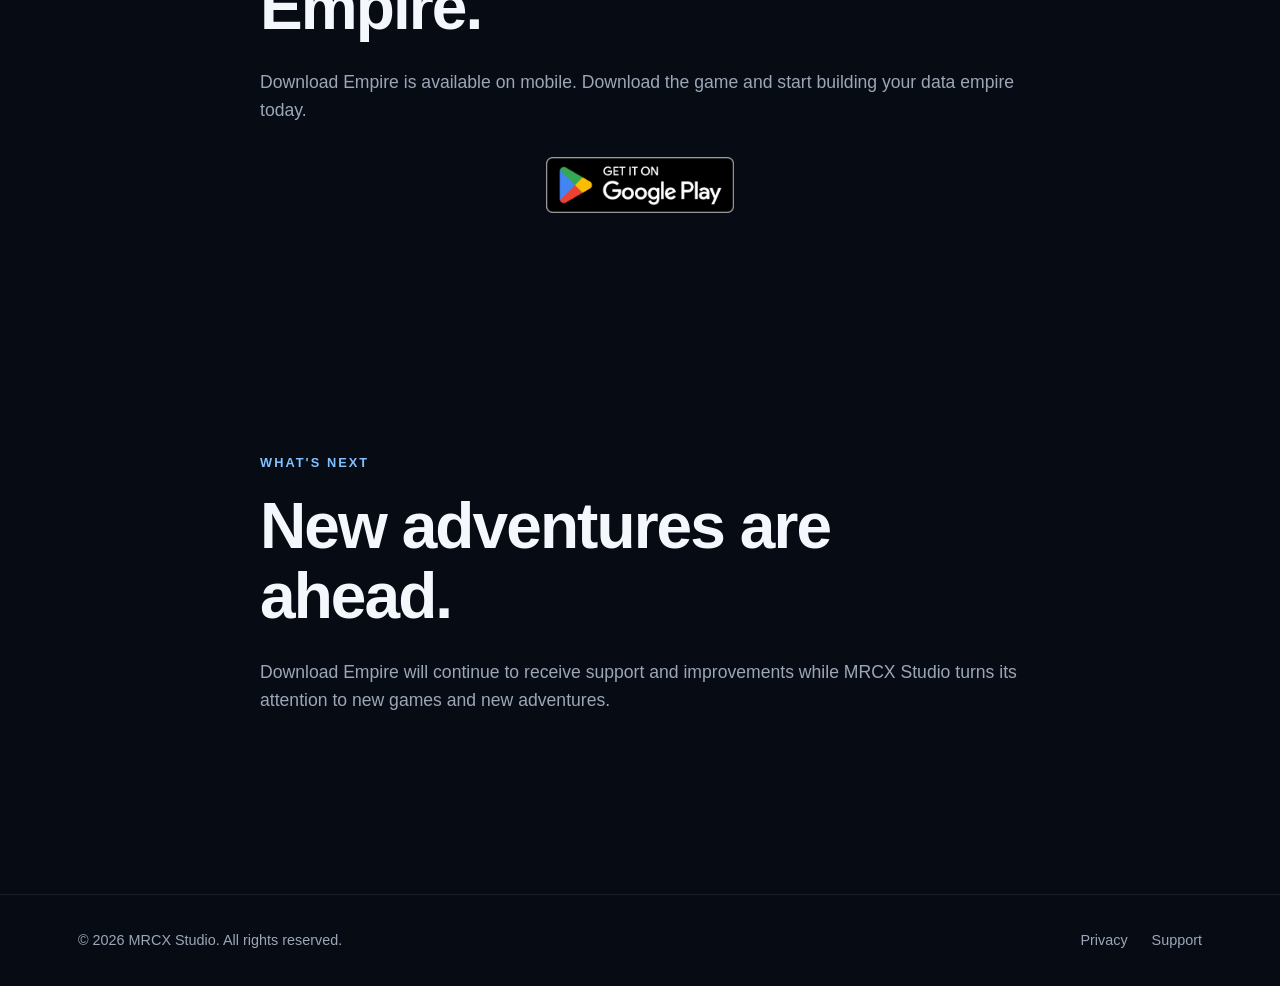
==== commit 9fc2fcea: "Google Play Link" ====
--- a/public/download-empire.html
+++ b/public/download-empire.html
@@ -314,25 +314,76 @@
 
     <section class="section reveal">
 
-        <div class="section-content">
-
-            <p class="section-label">
-                Coming Soon
-            </p>
-
-            <h2>
-                The empire is still growing.
-            </h2>
-
-            <p class="section-text">
-                Download Empire is currently in development.
-                More information about availability and supported
-                platforms will be announced soon.
-            </p>
-
-        </div>
-
-    </section>
+    <div class="section-content">
+
+        <p class="section-label">
+            Available Now
+        </p>
+
+        <h2>
+            Build your Download Empire.
+        </h2>
+
+        <p class="section-text">
+            Download Empire is available on mobile.
+            Download the game and start building your data empire today.
+        </p>
+
+        <div class="store-buttons">
+
+            <a
+                href="https://play.google.com/store/apps/details?id=com.mrcxstudio.downloadempire"
+                target="_blank"
+                rel="noopener noreferrer"
+                aria-label="Get Download Empire on Google Play"
+            >
+                <img
+                    src="assets/images/google-play-badge.png"
+                    alt="Get it on Google Play"
+                    class="store-badge"
+                >
+            </a>
+
+            <!-- <a
+                href="APPLE_APP_STORE_URL"
+                target="_blank"
+                rel="noopener noreferrer"
+                aria-label="Download Download Empire on the App Store"
+            >
+                <img
+                    src="assets/images/app-store-badge.png"
+                    alt="Download on the App Store"
+                    class="store-badge"
+                >
+            </a> -->
+
+        </div>
+
+    </div>
+
+</section>
+
+
+<section class="section reveal">
+
+    <div class="section-content">
+
+        <p class="section-label">
+            What's Next
+        </p>
+
+        <h2>
+            New adventures are ahead.
+        </h2>
+
+        <p class="section-text">
+            Download Empire will continue to receive support and improvements
+            while MRCX Studio turns its attention to new games and new adventures.
+        </p>
+
+    </div>
+
+</section>
 
 </main>
 
--- a/public/assets/css/style.css
+++ b/public/assets/css/style.css
@@ -1689,4 +1689,24 @@
         width: 100%;
     }
 
+}
+
+.store-buttons {
+    display: flex;
+    align-items: center;
+    justify-content: center;
+    flex-wrap: wrap;
+    gap: 16px;
+    margin-top: 32px;
+}
+
+.store-buttons a {
+    display: inline-flex;
+}
+
+.store-badge {
+    display: block;
+    width: auto;
+    height: 56px;
+    max-width: 100%;
 }
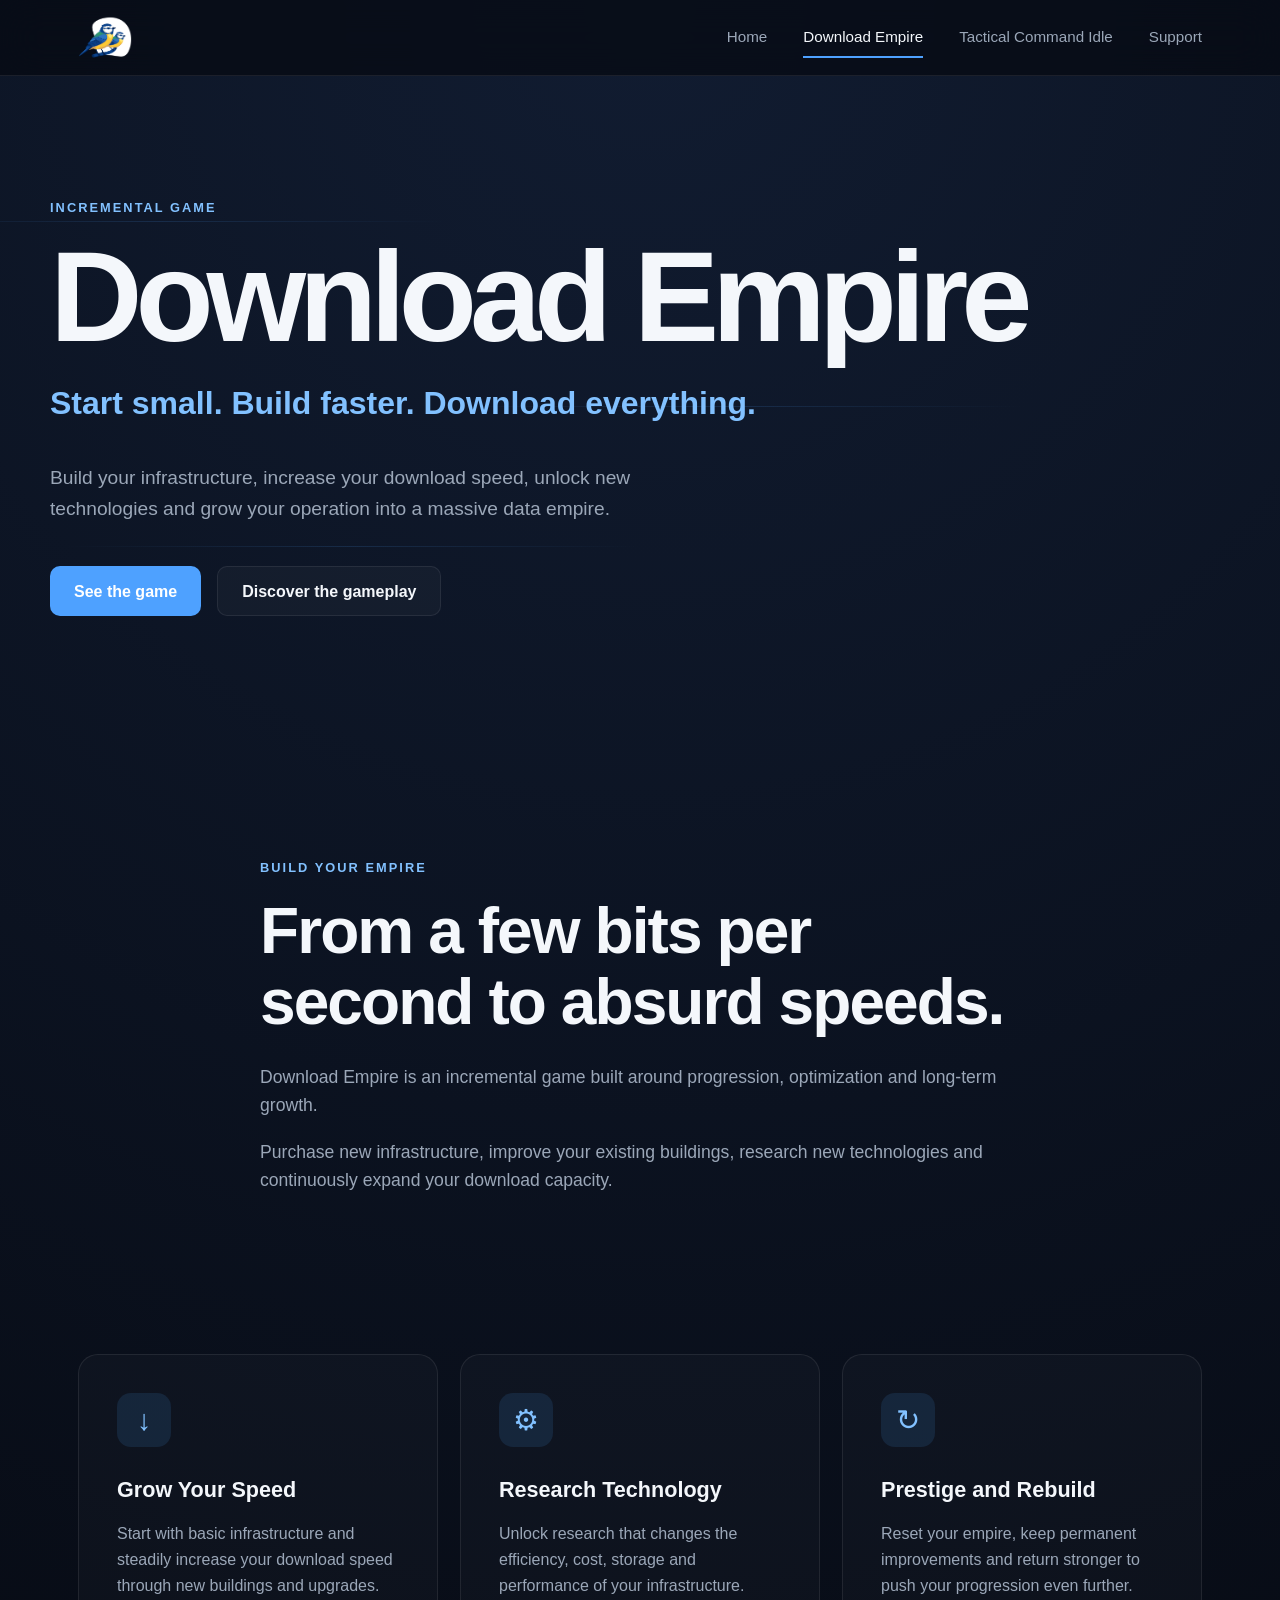
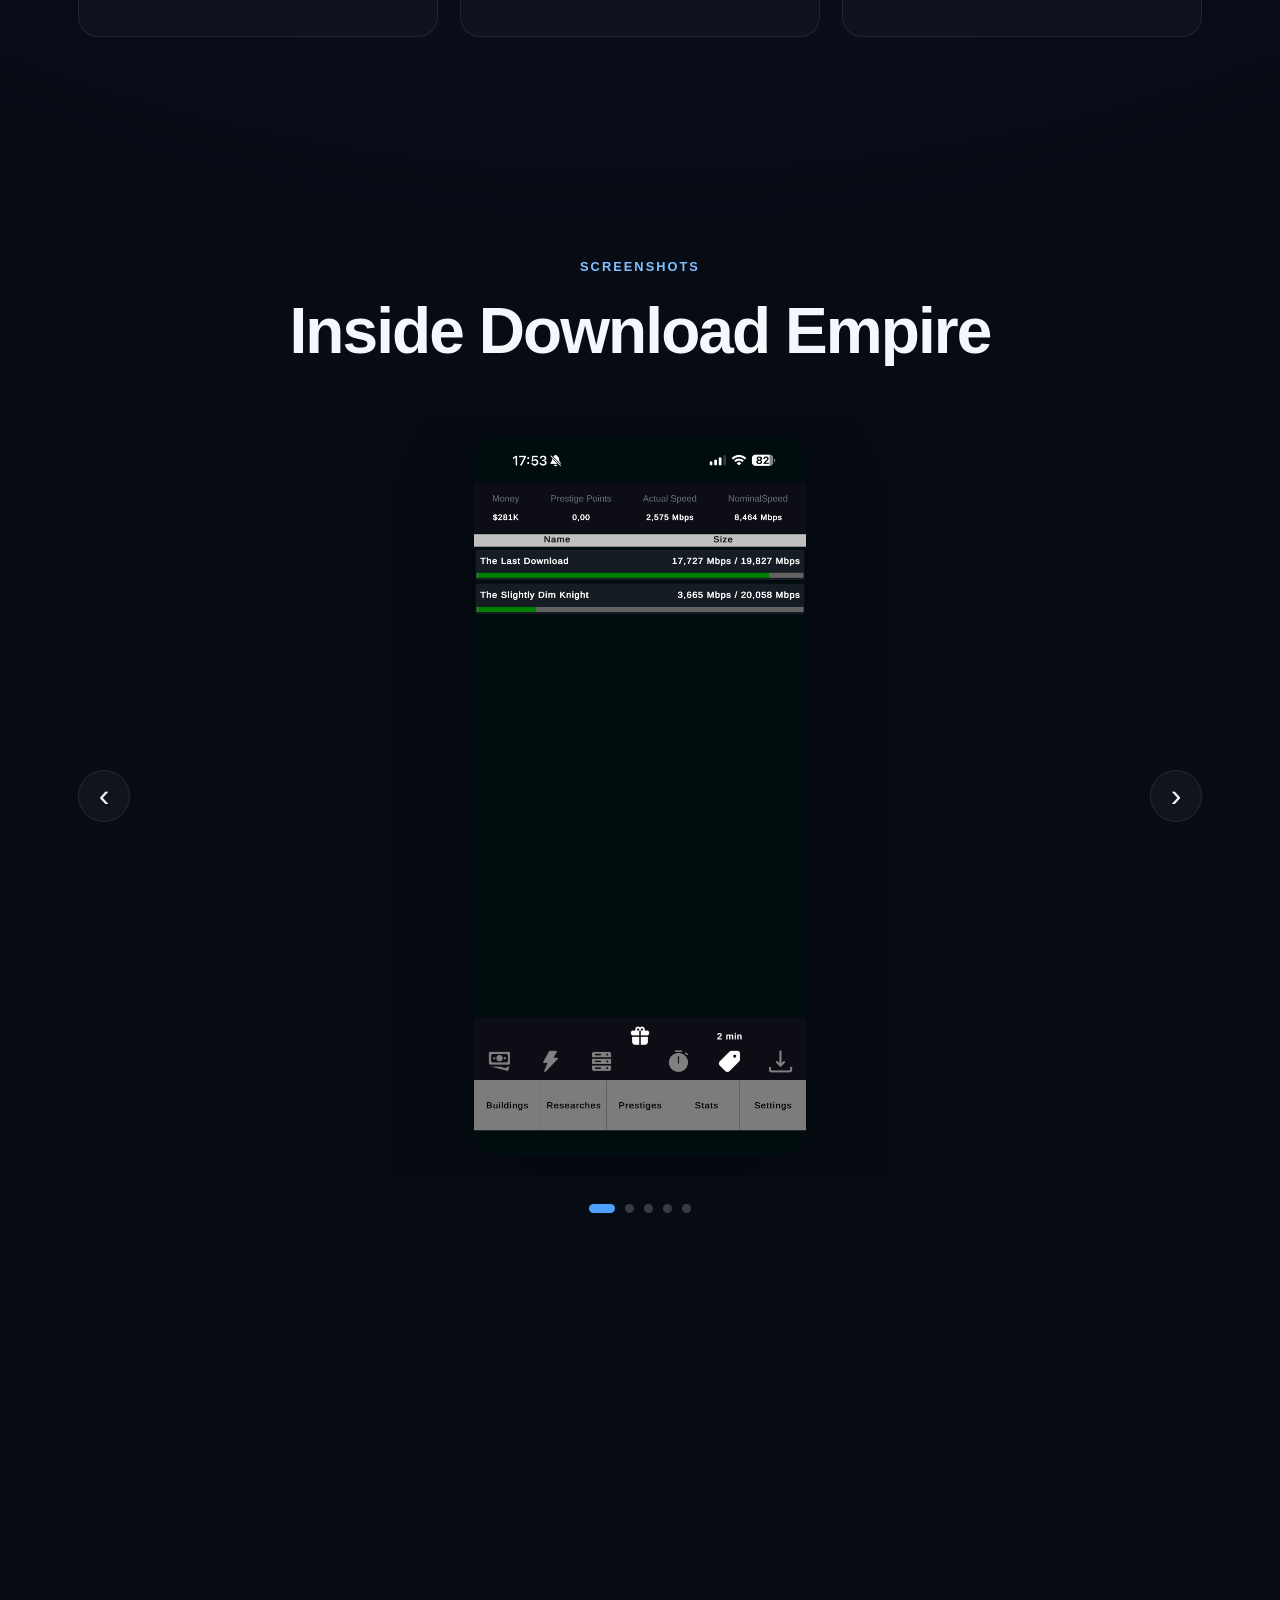
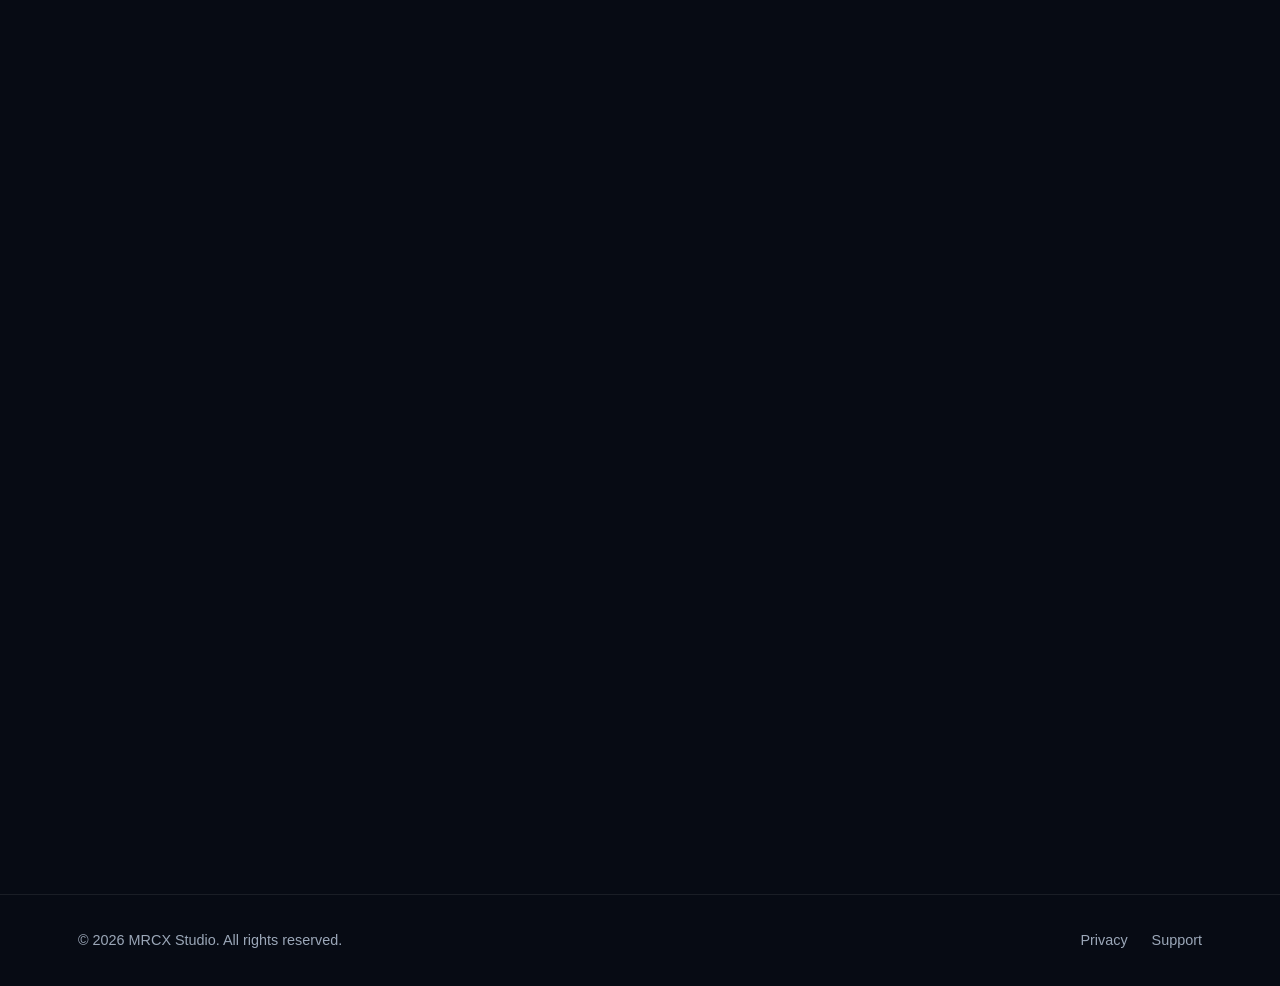
==== commit 31e72745: "Add project Breach game" ====
--- a/public/download-empire.html
+++ b/public/download-empire.html
@@ -13,6 +13,7 @@
 
     <link rel="stylesheet" href="assets/css/style.css">
     <link rel="icon" type="image/x-icon" href="assets/images/favicon.png">
+    <link rel="canonical" href="https://mrcx-studio.com/download-empire/">
 </head>
 
 <body>
@@ -39,6 +40,8 @@
             class="menu-toggle"
             id="menuToggle"
             aria-label="Open navigation menu"
+            aria-controls="navLinks"
+            aria-expanded="false"
         >
             <span></span>
             <span></span>
@@ -51,13 +54,11 @@
                 Home
             </a>
 
-            <a href="download-empire.html" class="active">
+            <a href="download-empire/" class="active">
                 Download Empire
             </a>
 
-            <a href="privacy.html">
-                Privacy
-            </a>
+            <a href="tactical-command-idle/">Tactical Command Idle</a>
 
             <a href="support.html">
                 Support
@@ -398,7 +399,7 @@
 
         <div class="footer-links">
 
-            <a href="privacy.html">
+            <a href="download-empire/privacy.html">
                 Privacy
             </a>
 
--- a/public/assets/css/style.css
+++ b/public/assets/css/style.css
@@ -1709,4 +1709,39 @@
     width: auto;
     height: 56px;
     max-width: 100%;
-}+}
+/* Keep longer game names and both privacy links usable on small screens. */
+.footer-links {
+    flex-wrap: wrap;
+}
+
+.game-hero h1 {
+    overflow-wrap: anywhere;
+}
+
+.store-placeholder {
+    color: var(--text-secondary);
+    text-align: center;
+}
+
+@media (max-width: 800px) {
+    .game-hero h1 {
+        font-size: clamp(2.5rem, 10vw, 5rem);
+    }
+}
+
+/* Reveal effects enhance content without hiding it when JavaScript is off. */
+.reveal {
+    opacity: 1;
+    transform: none;
+}
+
+.reveal-pending {
+    opacity: 0;
+    transform: translateY(30px);
+}
+
+.reveal-pending.visible {
+    opacity: 1;
+    transform: none;
+}
